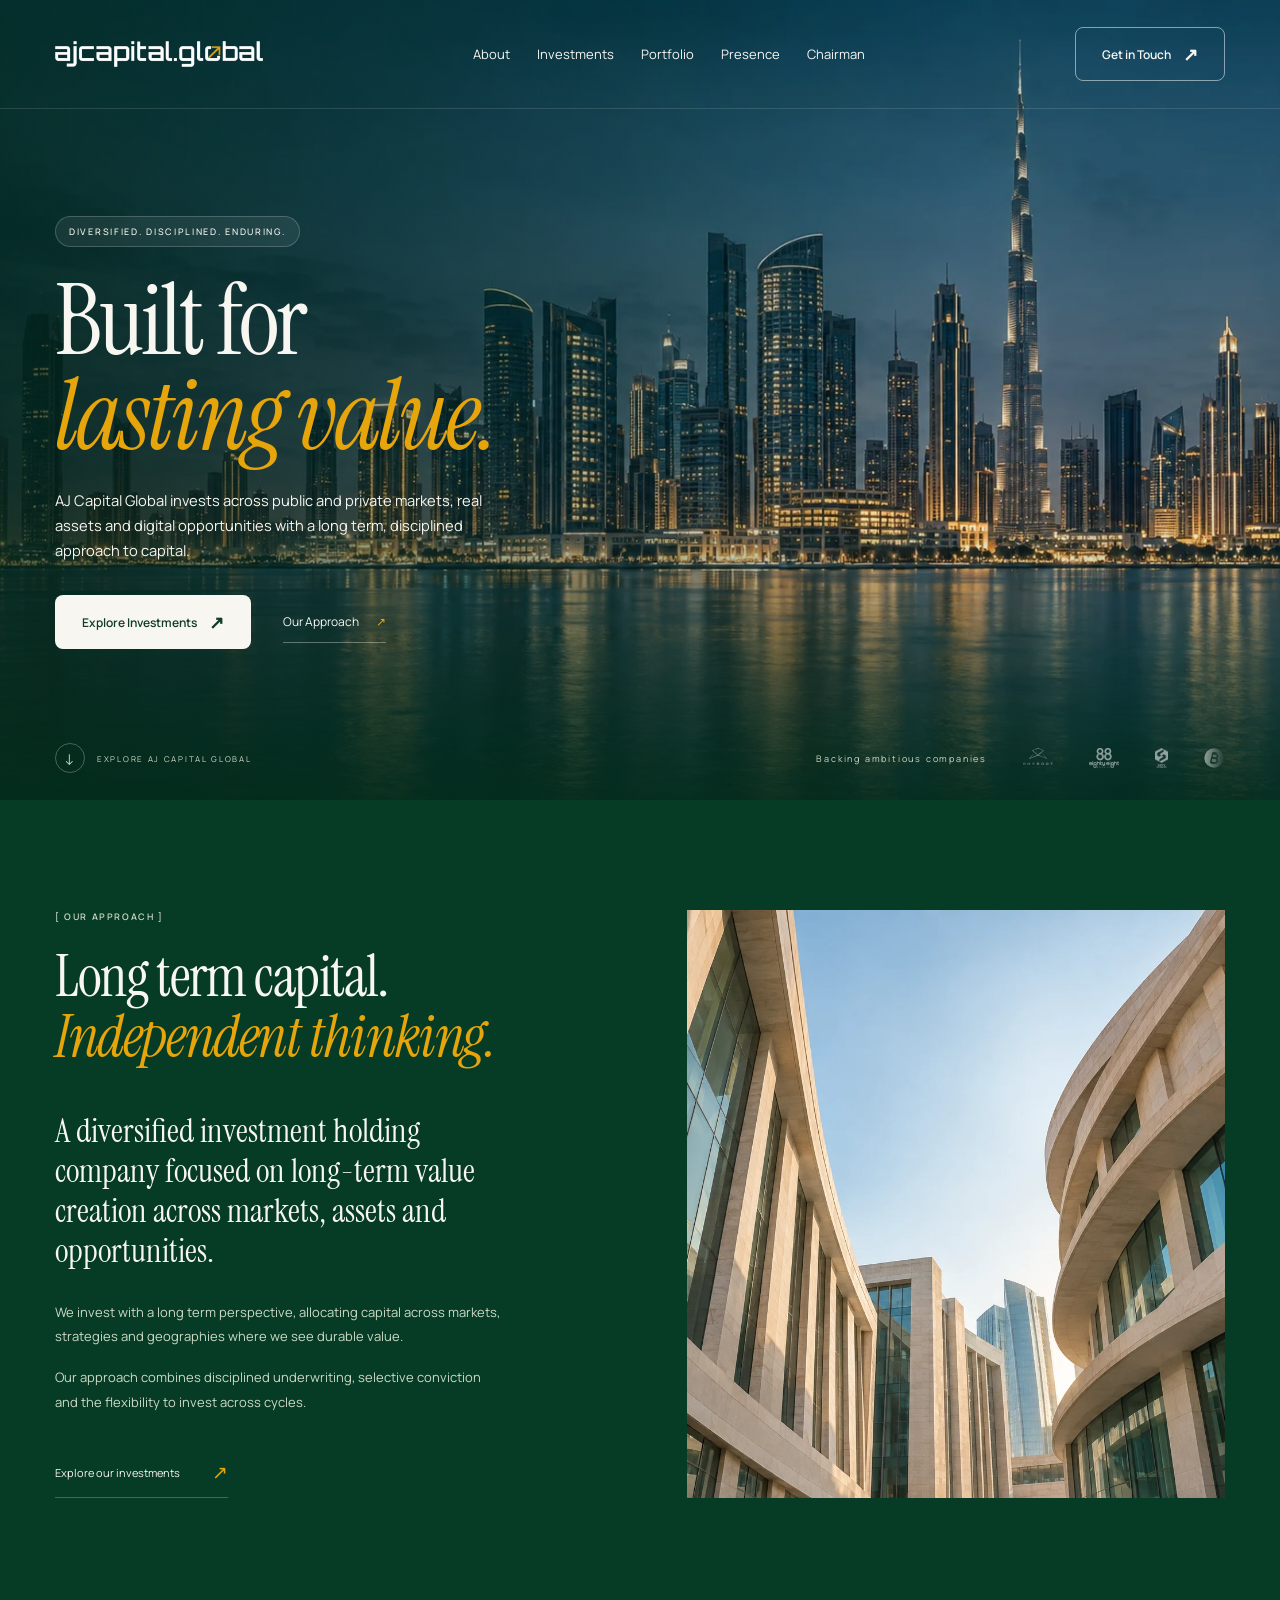
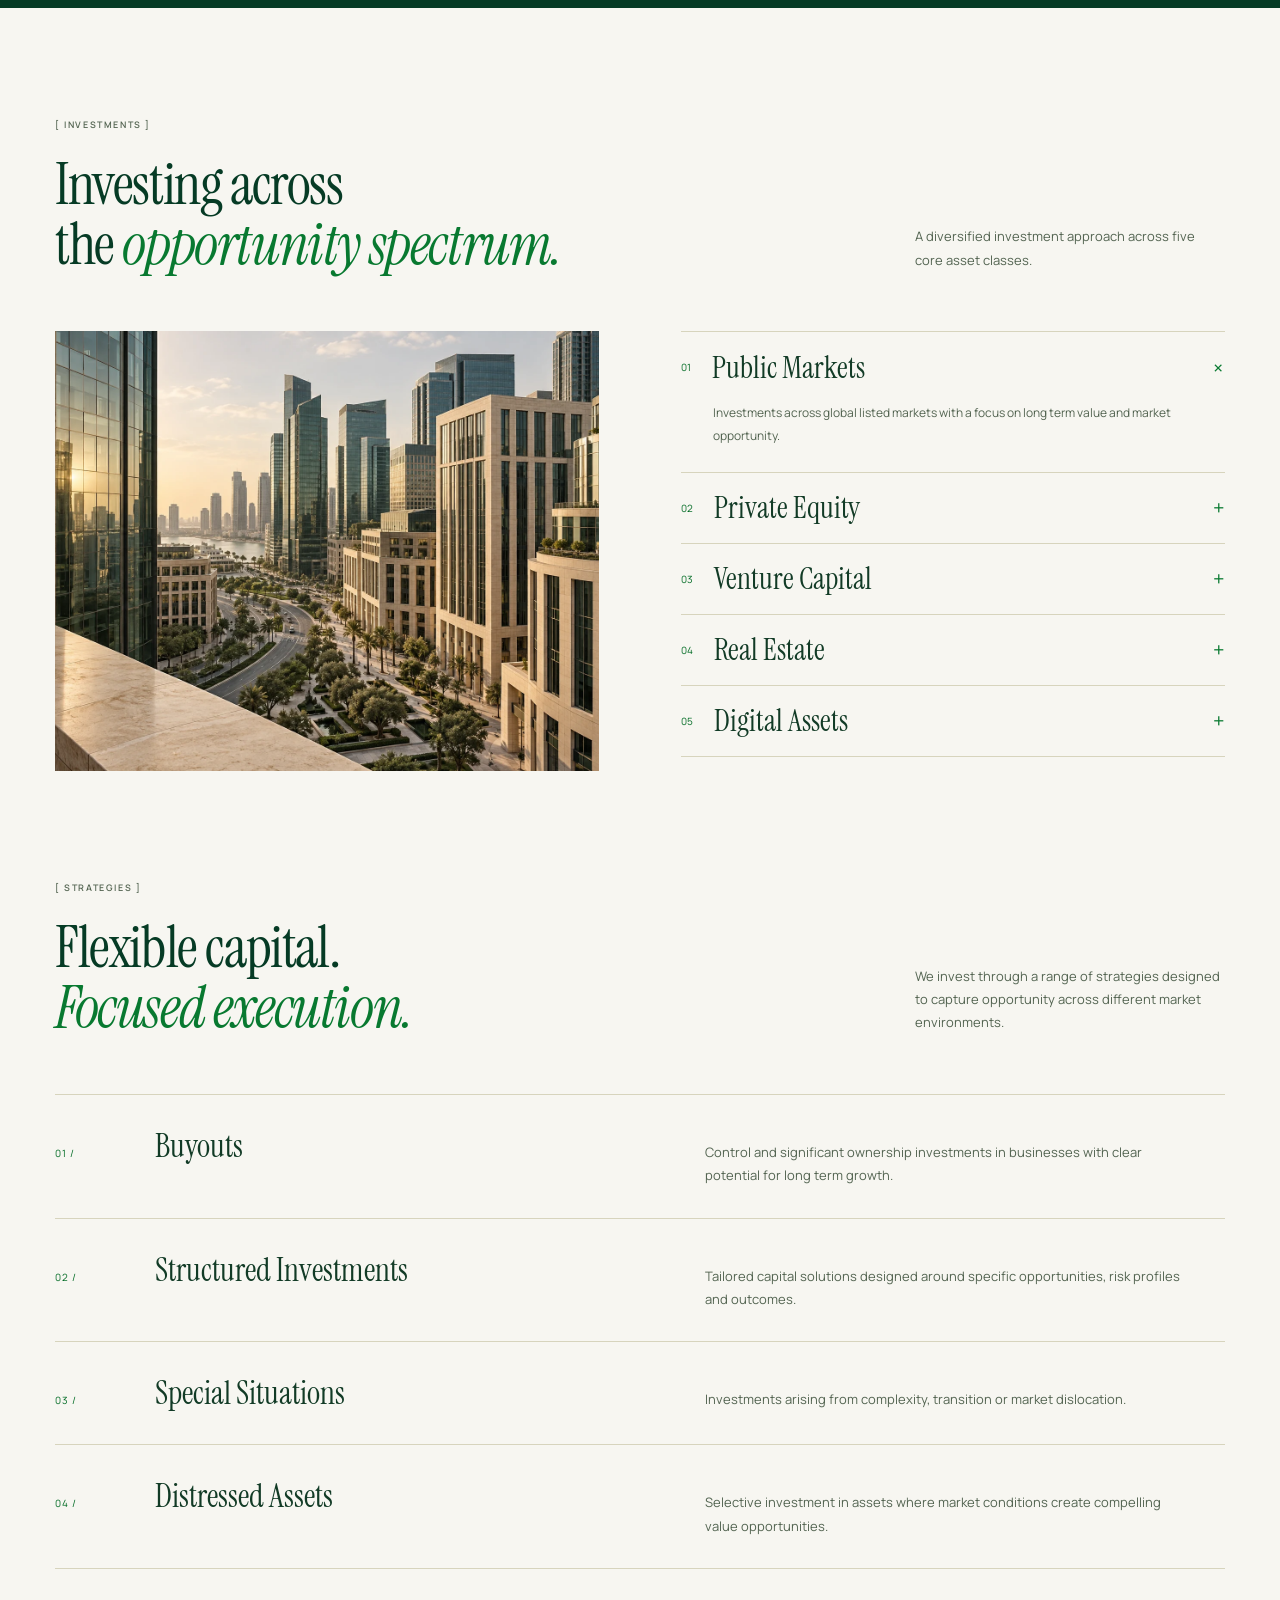
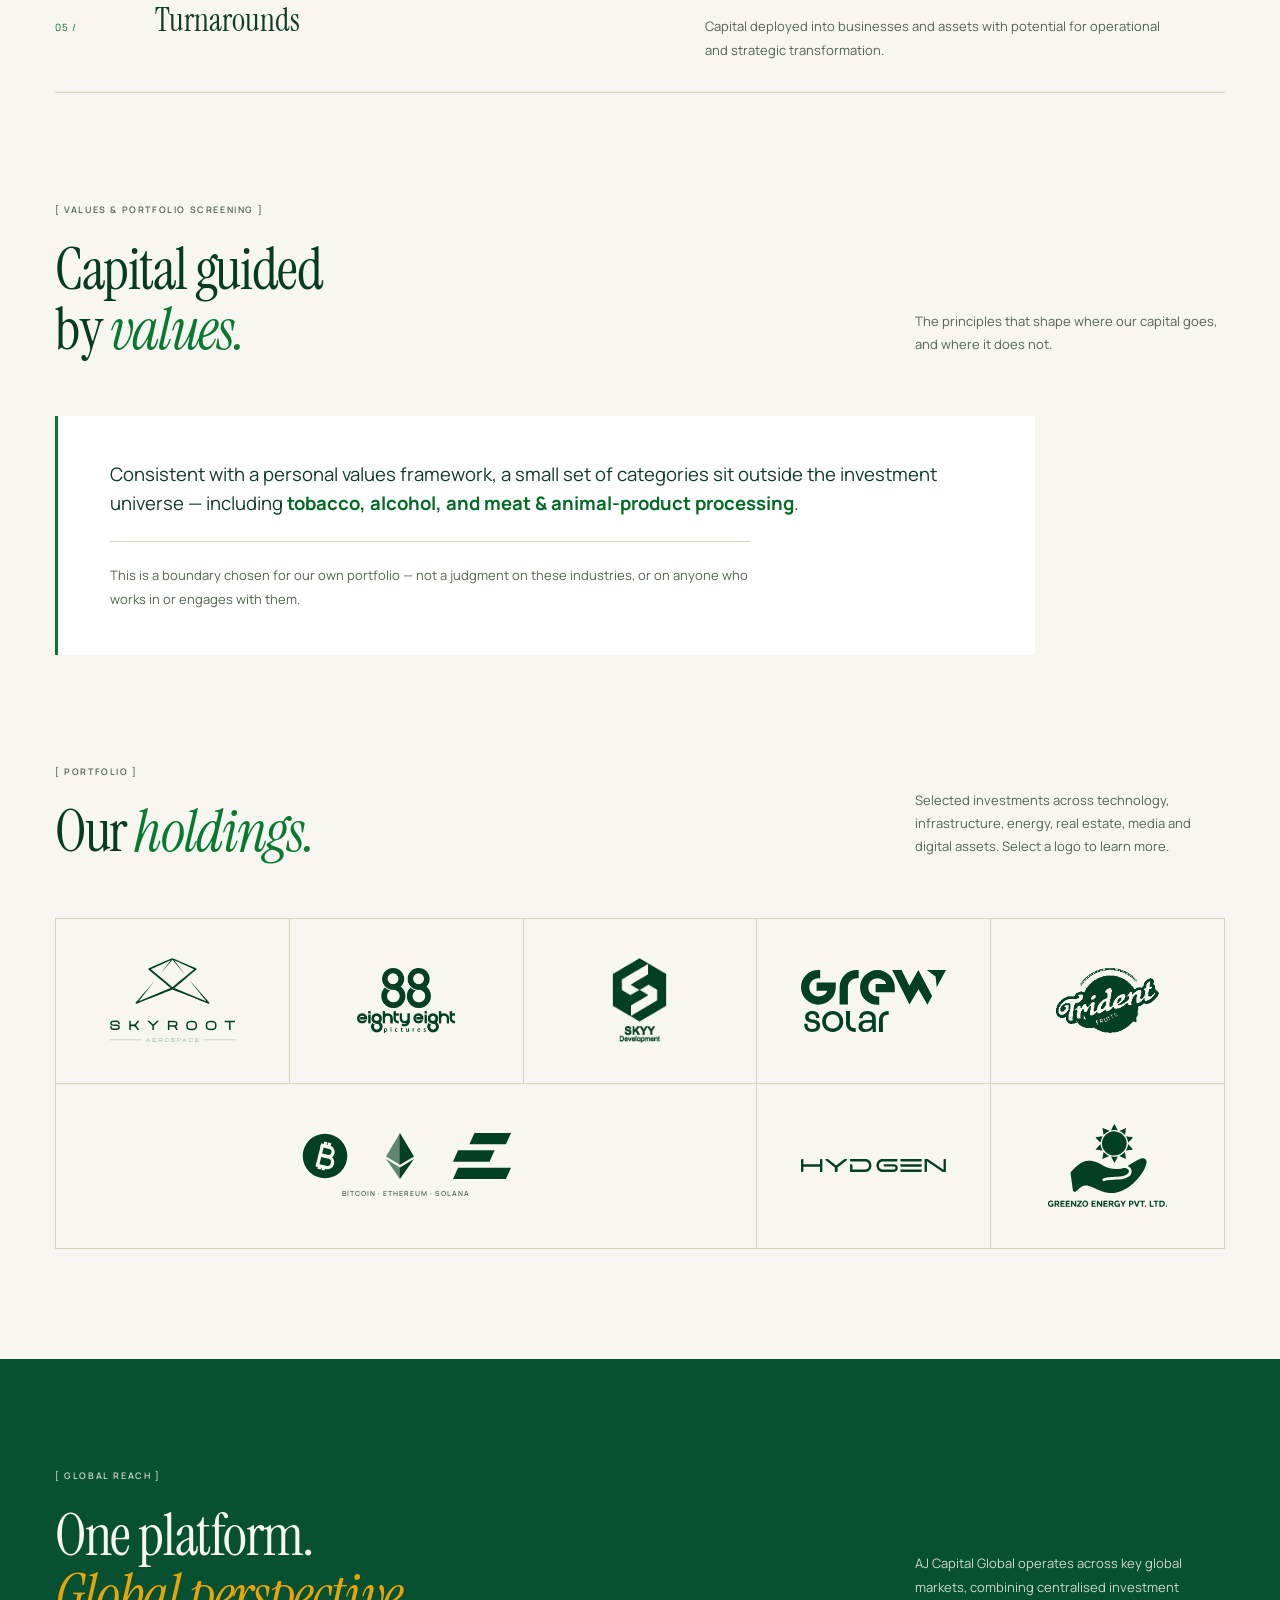
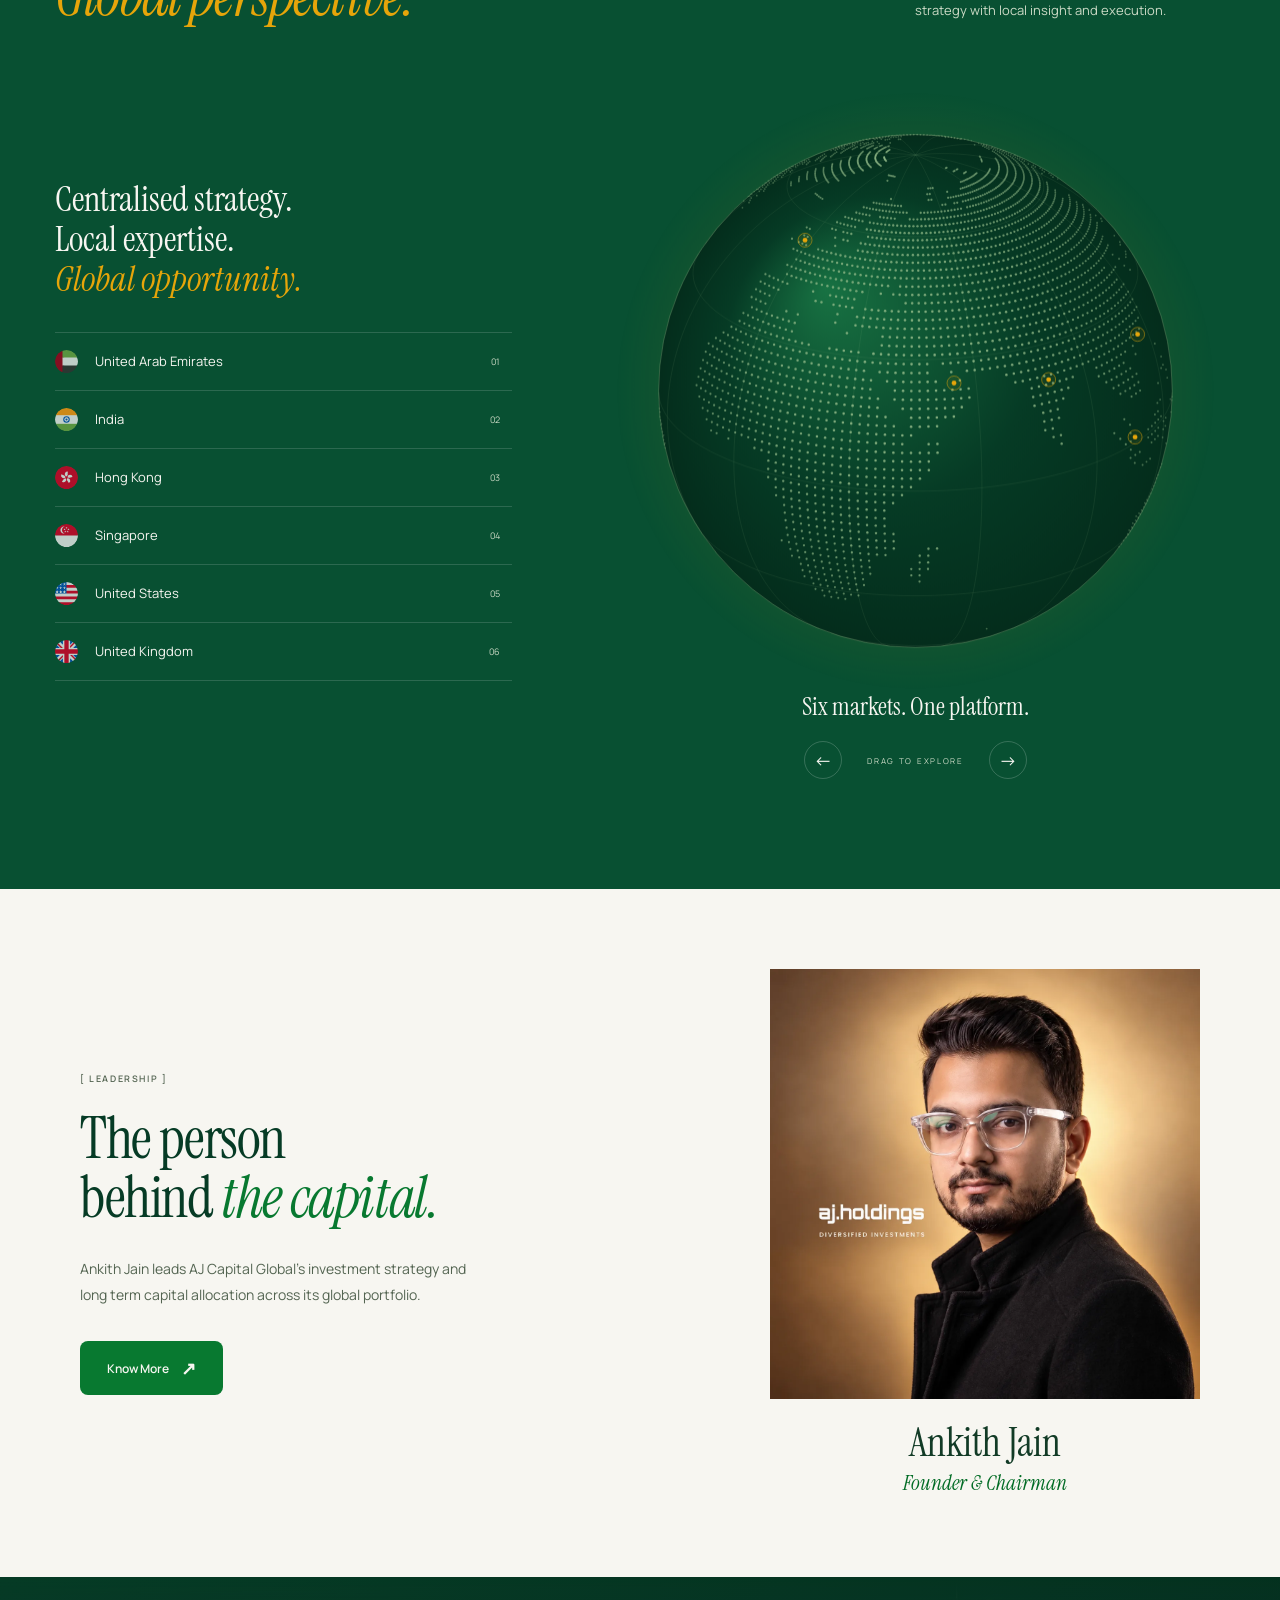
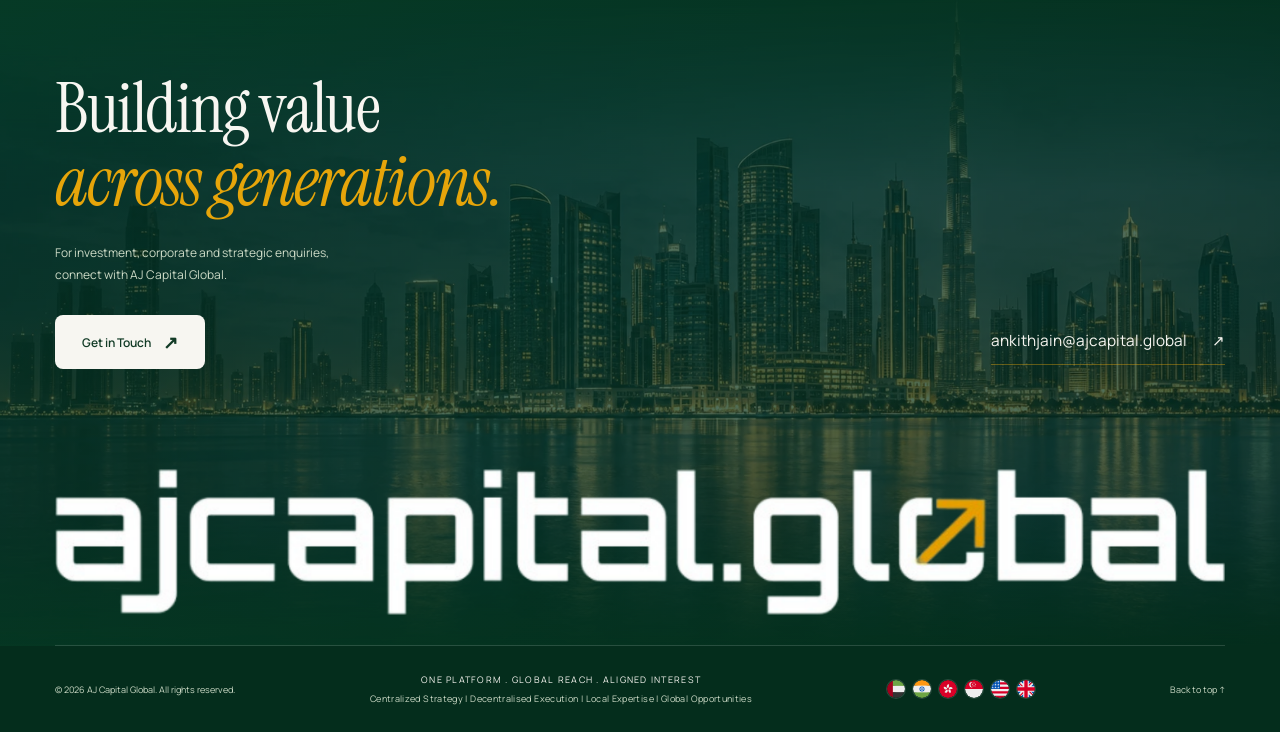
==== ajcapital/index.html @ 6260e52a "Add ajcapital.global rebrand preview at /ajcapital/ (noindex) Copy of the live site with AJ Holdings" ====
<!doctype html>
<html lang="en">
  <head>
    <meta charset="UTF-8" />
    <meta name="viewport" content="width=device-width, initial-scale=1" />
    <title>AJ Capital Global | Global Investment Holding Company</title>
    <meta
      name="description"
      content="AJ Capital Global is a diversified global investment holding company focused on long-term value creation across markets, assets and opportunities."
    />
    <meta
      name="robots"
      content="noindex, nofollow"
    />
    <link rel="canonical" href="https://ajcapital.global/" />
    <meta name="theme-color" content="#063b25" />
    <meta property="og:type" content="website" />
    <meta property="og:site_name" content="AJ Capital Global" />
    <meta property="og:title" content="AJ Capital Global | Built for Lasting Value" />
    <meta
      property="og:description"
      content="A diversified global investment holding company focused on long-term value creation across markets, assets and opportunities."
    />
    <meta property="og:url" content="https://ajcapital.global/" />
    <meta property="og:image" content="https://aj.holdings/aj-holdings-og.jpg" />
    <meta property="og:image:width" content="1200" />
    <meta property="og:image:height" content="630" />
    <meta property="og:image:alt" content="AJ Capital Global — Built for lasting value" />
    <meta name="twitter:card" content="summary_large_image" />
    <meta name="twitter:title" content="AJ Capital Global | Built for Lasting Value" />
    <meta
      name="twitter:description"
      content="A diversified global investment holding company focused on long-term value creation."
    />
    <meta name="twitter:image" content="https://aj.holdings/aj-holdings-og.jpg" />
    <link rel="icon" href="favicon.png" type="image/png" />
    <link
      rel="preload"
      as="image"
      href="assets/waterfront.webp"
      fetchpriority="high"
    />
    <link rel="stylesheet" href="assets/fonts.css" />
    <link rel="stylesheet" href="style.css" />
    <script src="js/main.js" defer></script>
    <script src="assets/globe-land.js" defer></script>
    <script src="js/globe.js" defer></script>
  </head>
  <body>
    <a class="skip" href="#about">Skip to content</a>
    <header class="masthead" id="masthead">
      <a class="wordmark" href="#home" aria-label="AJ Capital Global home"
        ><img class="logo-img" src="assets/ajcapital-logo.png" alt="ajcapital.global" width="1531" height="191" /></a
      >
      <nav class="desktop-nav" aria-label="Primary navigation">
        <a href="#about">About</a><a href="#investments">Investments</a
        ><a href="#portfolio">Portfolio</a><a href="#global">Presence</a
        ><a href="#leadership">Chairman</a>
      </nav>
      <a class="button button-outline nav-contact" href="#contact"
        >Get in Touch <span aria-hidden="true">↗</span></a
      >
      <button
        class="menu-toggle"
        aria-expanded="false"
        aria-controls="mobile-nav"
        aria-label="Open navigation"
      >
        <span></span><span></span>
      </button>
    </header>
    <nav
      class="mobile-nav"
      id="mobile-nav"
      aria-label="Mobile navigation"
      hidden
    >
      <a href="#about">About</a><a href="#investments">Investments</a
      ><a href="#strategies">Strategies</a><a href="#portfolio">Portfolio</a
      ><a href="#global">Presence</a><a href="#leadership">Chairman</a
      ><a href="#contact">Contact ↗</a>
    </nav>
    <main>
      <section class="hero" id="home" aria-labelledby="hero-title">
        <video
          class="hero-image"
          poster="assets/waterfront.webp"
          width="1920"
          height="1080"
          autoplay
          muted
          loop
          playsinline
          preload="auto"
          aria-hidden="true"
        >
          <source src="assets/waterfront.mp4" type="video/mp4" />
        </video>
        <div class="hero-shade"></div>
        <div class="hero-content">
          <p class="pill">Diversified. Disciplined. Enduring.</p>
          <h1 id="hero-title">Built for<br /><em>lasting value.</em></h1>
          <p class="hero-description">
            AJ Capital Global invests across public and private markets, real assets
            and digital opportunities with a long term, disciplined approach to
            capital.
          </p>
          <div class="hero-actions">
            <a class="button button-light" href="#investments"
              >Explore Investments <span aria-hidden="true">↗</span></a
            ><a class="hero-secondary" href="#about"
              >Our Approach <span aria-hidden="true">↗</span></a
            >
          </div>
        </div>
        <div class="hero-bottom">
          <a href="#about" class="scroll-link"
            ><span aria-hidden="true">↓</span> EXPLORE AJ CAPITAL GLOBAL</a
          >
          <div class="hero-ticker">
            <span class="tiny">Backing ambitious companies</span>
            <div class="hero-ticker-viewport">
              <div class="hero-ticker-track">
                <div class="hero-ticker-item">
                  <img src="portfolio/web/skyroot.svg" alt="Skyroot" width="90" height="32" loading="lazy" />
                </div>
                <div class="hero-ticker-item">
                  <img src="portfolio/web/88eightyeight.png" alt="88 Eighty Eight Pictures" width="90" height="32" loading="lazy" />
                </div>
                <div class="hero-ticker-item">
                  <img src="portfolio/web/skyy-development.png" alt="Skyy Development" width="90" height="32" loading="lazy" />
                </div>
                <div class="hero-ticker-item hero-ticker-coin">
                  <img src="portfolio/web/bitcoin.svg" alt="Bitcoin" width="32" height="32" loading="lazy" />
                </div>
                <div class="hero-ticker-item hero-ticker-coin">
                  <img src="portfolio/web/ethereum.svg" alt="Ethereum" width="20" height="32" loading="lazy" />
                </div>
                <div class="hero-ticker-item hero-ticker-coin">
                  <img src="portfolio/web/solana.svg" alt="Solana" width="40" height="32" loading="lazy" />
                </div>
                <div class="hero-ticker-item">
                  <img src="portfolio/web/grew-solar.svg" alt="Grew Solar" width="90" height="32" loading="lazy" />
                </div>
                <div class="hero-ticker-item">
                  <img src="portfolio/web/trident.png" alt="Trident Fruits" width="90" height="32" loading="lazy" />
                </div>
                <div class="hero-ticker-item">
                  <img src="portfolio/web/hydgen.svg" alt="Hydgen" width="90" height="32" loading="lazy" />
                </div>
                <div class="hero-ticker-item">
                  <img src="portfolio/greenzo-energy.svg" alt="Greenzo Energy" width="90" height="32" loading="lazy" />
                </div>
                <div class="hero-ticker-item" aria-hidden="true">
                  <img src="portfolio/web/skyroot.svg" alt="" width="90" height="32" loading="lazy" />
                </div>
                <div class="hero-ticker-item" aria-hidden="true">
                  <img src="portfolio/web/88eightyeight.png" alt="" width="90" height="32" loading="lazy" />
                </div>
                <div class="hero-ticker-item" aria-hidden="true">
                  <img src="portfolio/web/skyy-development.png" alt="" width="90" height="32" loading="lazy" />
                </div>
                <div class="hero-ticker-item hero-ticker-coin" aria-hidden="true">
                  <img src="portfolio/web/bitcoin.svg" alt="" width="32" height="32" loading="lazy" />
                </div>
                <div class="hero-ticker-item hero-ticker-coin" aria-hidden="true">
                  <img src="portfolio/web/ethereum.svg" alt="" width="20" height="32" loading="lazy" />
                </div>
                <div class="hero-ticker-item hero-ticker-coin" aria-hidden="true">
                  <img src="portfolio/web/solana.svg" alt="" width="40" height="32" loading="lazy" />
                </div>
                <div class="hero-ticker-item" aria-hidden="true">
                  <img src="portfolio/web/grew-solar.svg" alt="" width="90" height="32" loading="lazy" />
                </div>
                <div class="hero-ticker-item" aria-hidden="true">
                  <img src="portfolio/web/trident.png" alt="" width="90" height="32" loading="lazy" />
                </div>
                <div class="hero-ticker-item" aria-hidden="true">
                  <img src="portfolio/web/hydgen.svg" alt="" width="90" height="32" loading="lazy" />
                </div>
                <div class="hero-ticker-item" aria-hidden="true">
                  <img src="portfolio/greenzo-energy.svg" alt="" width="90" height="32" loading="lazy" />
                </div>
              </div>
            </div>
          </div>
        </div>
      </section>
      <section
        class="section about dark"
        id="about"
        aria-labelledby="about-title"
      >
        <div class="section-heading reveal">
          <div>
            <p class="eyebrow">[ OUR APPROACH ]</p>
            <h2 id="about-title">
              Long term capital.<br /><em>Independent thinking.</em>
            </h2>
          </div>
        </div>
        <div class="about-grid">
          <div class="about-copy reveal">
            <p class="positioning">
              A diversified investment holding company focused on long-term value
              creation across markets, assets and opportunities.
            </p>
            <p>
              We invest with a long term perspective, allocating capital across
              markets, strategies and geographies where we see durable value.
            </p>
            <p>
              Our approach combines disciplined underwriting, selective
              conviction and the flexibility to invest across cycles.
            </p>
            <a class="text-link" href="#investments"
              >Explore our investments <span aria-hidden="true">↗</span></a
            >
          </div>
          <figure class="about-image reveal">
            <img
              src="assets/architecture.webp"
              alt="Curved limestone and glass facades framing an open sky"
              width="1536"
              height="1024"
              loading="lazy"
            />
          </figure>
        </div>
      </section>
      <section
        class="section investments"
        id="investments"
        aria-labelledby="investments-title"
      >
        <div class="section-heading reveal">
          <div>
            <p class="eyebrow">[ INVESTMENTS ]</p>
            <h2 id="investments-title">
              Investing across<br />the <em>opportunity spectrum.</em>
            </h2>
          </div>
          <p class="heading-copy">
            A diversified investment approach across five core asset classes.
          </p>
        </div>
        <div class="capital-grid">
          <figure class="capital-image reveal">
            <img
              src="assets/investments-district.webp"
              alt="Contemporary financial district with green glass towers and limestone buildings in warm afternoon light"
              width="1536"
              height="1024"
              loading="lazy"
            />
          </figure>
          <div class="asset-list reveal">
            <details name="asset-class" open>
              <summary>
                <span>01</span>Public Markets<i aria-hidden="true">+</i>
              </summary>
              <p>
                Investments across global listed markets with a focus on long
                term value and market opportunity.
              </p>
            </details>
            <details name="asset-class">
              <summary>
                <span>02</span>Private Equity<i aria-hidden="true">+</i>
              </summary>
              <p>
                Direct and strategic investments in established businesses with
                potential for long term value creation.
              </p>
            </details>
            <details name="asset-class">
              <summary>
                <span>03</span>Venture Capital<i aria-hidden="true">+</i>
              </summary>
              <p>
                Backing emerging businesses and technologies with the potential
                to shape future markets.
              </p>
            </details>
            <details name="asset-class">
              <summary>
                <span>04</span>Real Estate<i aria-hidden="true">+</i>
              </summary>
              <p>
                Selective investments across real estate assets and development
                opportunities.
              </p>
            </details>
            <details name="asset-class">
              <summary>
                <span>05</span>Digital Assets<i aria-hidden="true">+</i>
              </summary>
              <p>
                Strategic exposure to digital assets and the evolving digital
                economy.
              </p>
            </details>
          </div>
        </div>
      </section>
      <section
        class="section strategies"
        id="strategies"
        aria-labelledby="strategies-title"
      >
        <div class="section-heading reveal">
          <div>
            <p class="eyebrow">[ STRATEGIES ]</p>
            <h2 id="strategies-title">
              Flexible capital.<br /><em>Focused execution.</em>
            </h2>
          </div>
          <p class="heading-copy">
            We invest through a range of strategies designed to capture
            opportunity across different market environments.
          </p>
        </div>
        <div class="strategy-list">
          <article class="strategy reveal">
            <span class="index">01 /</span>
            <h3>Buyouts</h3>
            <p>
              Control and significant ownership investments in businesses with
              clear potential for long term growth.
            </p>
          </article>
          <article class="strategy reveal">
            <span class="index">02 /</span>
            <h3>Structured Investments</h3>
            <p>
              Tailored capital solutions designed around specific opportunities,
              risk profiles and outcomes.
            </p>
          </article>
          <article class="strategy reveal">
            <span class="index">03 /</span>
            <h3>Special Situations</h3>
            <p>
              Investments arising from complexity, transition or market
              dislocation.
            </p>
          </article>
          <article class="strategy reveal">
            <span class="index">04 /</span>
            <h3>Distressed Assets</h3>
            <p>
              Selective investment in assets where market conditions create
              compelling value opportunities.
            </p>
          </article>
          <article class="strategy reveal">
            <span class="index">05 /</span>
            <h3>Turnarounds</h3>
            <p>
              Capital deployed into businesses and assets with potential for
              operational and strategic transformation.
            </p>
          </article>
        </div>
      </section>
      <section
        class="section screening"
        id="screening"
        aria-labelledby="screening-title"
      >
        <div class="section-heading reveal">
          <div>
            <p class="eyebrow">[ VALUES &amp; PORTFOLIO SCREENING ]</p>
            <h2 id="screening-title">
              Capital guided<br />by <em>values.</em>
            </h2>
          </div>
          <p class="heading-copy">
            The principles that shape where our capital goes, and where it
            does not.
          </p>
        </div>
        <div class="screening-card reveal">
          <p class="screening-lead">
            Consistent with a personal values framework, a small set of
            categories sit outside the investment universe — including
            <strong
              >tobacco, alcohol, and meat &amp;
              animal-product processing</strong
            >.
          </p>
          <p class="screening-note">
            This is a boundary chosen for our own portfolio — not a judgment on
            these industries, or on anyone who works in or engages with them.
          </p>
        </div>
      </section>
      <section
        class="section portfolio"
        id="portfolio"
        aria-labelledby="portfolio-title"
      >
        <div class="section-heading reveal">
          <div>
            <p class="eyebrow">[ PORTFOLIO ]</p>
            <h2 id="portfolio-title">Our <em>holdings.</em></h2>
          </div>
          <p class="heading-copy">
            Selected investments across technology, infrastructure, energy, real
            estate, media and digital assets. Select a logo to learn more.
          </p>
        </div>
        <div class="portfolio-wall reveal">
          <div>
            <button
              type="button"
              class="portfolio-logo"
              aria-expanded="false"
              aria-controls="co-skyroot"
            >
              <img
                src="portfolio/web/skyroot.svg"
                alt="Skyroot" class="logo-lg"
                width="125"
                height="55"
                loading="lazy"
              />
            </button>
            <p class="portfolio-note" id="co-skyroot" hidden>
              <strong>Skyroot Aerospace</strong>Private space launch company building rockets to make access to space affordable and routine.
            </p>
          </div>
          <div>
            <button
              type="button"
              class="portfolio-logo"
              aria-expanded="false"
              aria-controls="co-eighty-eight"
            >
              <img
                src="portfolio/web/88eightyeight.png"
                alt="88 Eighty Eight Pictures"
                width="125"
                height="55"
                loading="lazy"
              />
            </button>
            <p class="portfolio-note" id="co-eighty-eight" hidden>
              <strong>88 Eighty Eight Pictures</strong>Media and advertising company.
            </p>
          </div>
          <div>
            <button
              type="button"
              class="portfolio-logo"
              aria-expanded="false"
              aria-controls="co-skyy"
            >
              <img
                src="portfolio/web/skyy-development.png"
                alt="Skyy Development" class="logo-lg"
                width="125"
                height="55"
                loading="lazy"
              />
            </button>
            <p class="portfolio-note" id="co-skyy" hidden>
              <strong>Skyy Development</strong>Real estate developer delivering residential and commercial projects.
            </p>
          </div>
          <div class="portfolio-wide">
            <button
              type="button"
              class="portfolio-logo"
              aria-expanded="false"
              aria-controls="co-digital-assets"
            >
              <span class="portfolio-trio">
                <img
                  src="portfolio/web/bitcoin.svg"
                  alt="Bitcoin"
                  width="48"
                  height="48"
                  loading="lazy"
                /><img
                  src="portfolio/web/ethereum.svg"
                  alt="Ethereum"
                  width="30"
                  height="48"
                  loading="lazy"
                /><img
                  src="portfolio/web/solana.svg"
                  alt="Solana"
                  width="60"
                  height="48"
                  loading="lazy"
                />
              </span>
              <span class="portfolio-name" aria-hidden="true">Bitcoin · Ethereum · Solana</span>
            </button>
            <p class="portfolio-note" id="co-digital-assets" hidden>
              <strong>Digital Assets</strong>Strategic exposure to leading digital assets: Bitcoin, Ethereum and Solana.
            </p>
          </div>
          <div>
            <button
              type="button"
              class="portfolio-logo"
              aria-expanded="false"
              aria-controls="co-grew-solar"
            >
              <img
                src="portfolio/web/grew-solar.svg"
                alt="Grew Solar"
                width="125"
                height="55"
                loading="lazy"
              />
            </button>
            <p class="portfolio-note" id="co-grew-solar" hidden>
              <strong>Grew Solar</strong>Solar module and cell manufacturer supporting India's clean energy transition.
            </p>
          </div>
          <div>
            <button
              type="button"
              class="portfolio-logo"
              aria-expanded="false"
              aria-controls="co-trident"
            >
              <img
                src="portfolio/web/trident.png"
                alt="Trident Fruits"
                width="125"
                height="55"
                loading="lazy"
              />
            </button>
            <p class="portfolio-note" id="co-trident" hidden>
              <strong>Trident Fruits</strong>Fresh produce business sourcing and supplying quality fruit to growing markets.
            </p>
          </div>
          <div>
            <button
              type="button"
              class="portfolio-logo"
              aria-expanded="false"
              aria-controls="co-hydgen"
            >
              <img
                src="portfolio/web/hydgen.svg"
                alt="Hydgen"
                width="125"
                height="55"
                loading="lazy"
              />
            </button>
            <p class="portfolio-note" id="co-hydgen" hidden>
              <strong>Hydgen</strong>Hydrogen technology company developing electrolysers for clean hydrogen production.
            </p>
          </div>
          <div>
            <button
              type="button"
              class="portfolio-logo"
              aria-expanded="false"
              aria-controls="co-greenzo"
            >
              <img
                src="portfolio/greenzo-energy.svg"
                alt="Greenzo Energy" class="logo-lg"
                width="125"
                height="55"
                loading="lazy"
              />
            </button>
            <p class="portfolio-note" id="co-greenzo" hidden>
              <strong>Greenzo Energy</strong>Green hydrogen company manufacturing electrolysers and clean energy solutions.
            </p>
          </div>
        </div>
      </section>
      <section
        class="section global dark"
        id="global"
        aria-labelledby="global-title"
      >
        <div class="section-heading reveal">
          <div>
            <p class="eyebrow">[ GLOBAL REACH ]</p>
            <h2 id="global-title">
              One platform.<br /><em>Global perspective.</em>
            </h2>
          </div>
          <p class="heading-copy">
            AJ Capital Global operates across key global markets, combining
            centralised investment strategy with local insight and execution.
          </p>
        </div>
        <div class="global-grid">
          <div class="global-markets reveal">
            <p class="global-statement">
              Centralised strategy.<br />Local expertise.<br /><em
                >Global opportunity.</em
              >
            </p>
            <div class="locations" aria-label="Global markets">
              <button type="button" data-market="ae" disabled>
                <img src="flags/ae.svg" alt="" width="24" height="24" /><span
                  >United Arab Emirates</span
                ><small>01</small>
              </button>
              <button type="button" data-market="in" disabled>
                <img src="flags/in.svg" alt="" width="24" height="24" /><span
                  >India</span
                ><small>02</small>
              </button>
              <button type="button" data-market="hk" disabled>
                <img src="flags/hk.svg" alt="" width="24" height="24" /><span
                  >Hong Kong</span
                ><small>03</small>
              </button>
              <button type="button" data-market="sg" disabled>
                <img src="flags/sg.svg" alt="" width="24" height="24" /><span
                  >Singapore</span
                ><small>04</small>
              </button>
              <button type="button" data-market="us" disabled>
                <img src="flags/us.svg" alt="" width="24" height="24" /><span
                  >United States</span
                ><small>05</small>
              </button>
              <button type="button" data-market="gb" disabled>
                <img src="flags/gb.svg" alt="" width="24" height="24" /><span
                  >United Kingdom</span
                ><small>06</small>
              </button>
            </div>
          </div>
          <figure class="globe-figure reveal">
            <div class="globe-stage">
              <canvas
                id="globe"
                width="640"
                height="640"
                role="img"
                aria-label="Globe showing AJ Capital Global’s six markets. Select a country from the list to locate it."
              ></canvas>
              <div class="globe-fallback" aria-hidden="true">
                <span></span><span></span><span></span>
              </div>
            </div>
            <figcaption>
              <p id="globe-selection" aria-live="polite">
                Six markets. One platform.
              </p>
              <div class="globe-controls" hidden>
                <button
                  type="button"
                  id="globe-left"
                  aria-label="Rotate globe west"
                >
                  ←</button
                ><span>DRAG TO EXPLORE</span
                ><button
                  type="button"
                  id="globe-right"
                  aria-label="Rotate globe east"
                >
                  →
                </button>
              </div>
            </figcaption>
          </figure>
        </div>
      </section>
      <section
        class="section founder-section"
        id="leadership"
        aria-labelledby="leadership-title"
      >
        <div class="section-heading reveal">
          <div>
            <p class="eyebrow">[ LEADERSHIP ]</p>
            <h2 id="leadership-title">
              The person<br />behind <em>the capital.</em>
            </h2>
          </div>
          <p class="heading-copy">
            Ankith Jain leads AJ Capital Global's investment strategy and long term
            capital allocation across its global portfolio.
          </p>
          <a
            class="button button-brand founder-link"
            href="https://ankithjain.com"
            target="_blank"
            rel="noopener"
            >Know More <span aria-hidden="true">↗</span></a
          >
        </div>
        <figure class="founder-card reveal">
          <img
            src="assets/founder.webp"
            alt="Ankith Jain, Founder and Chairman of AJ Capital Global"
            width="1200"
            height="1200"
            loading="lazy"
            decoding="async"
          />
          <figcaption>
            <h3>Ankith Jain</h3>
            <p>Founder &amp; Chairman</p>
          </figcaption>
        </figure>
      </section>
      <section
        class="leadership-contact dark"
        id="contact"
        aria-labelledby="contact-title"
      >
        <div class="contact-top reveal">
          <div>
            <h2 id="contact-title">
              Building value<br /><em>across generations.</em>
            </h2>
            <p>
              For investment, corporate and strategic enquiries,<br
                class="desktop-break"
              />
              connect with AJ Capital Global.
            </p>
            <a class="button button-light" href="mailto:ankithjain@ajcapital.global"
              >Get in Touch <span aria-hidden="true">↗</span></a
            >
          </div>
          <a class="contact-email" href="mailto:ankithjain@ajcapital.global"
            >ankithjain@ajcapital.global <span aria-hidden="true">↗</span></a
          >
        </div>
        <a
          href="#home"
          class="footer-wordmark"
          aria-label="AJ Capital Global back to top"
          ><img class="logo-img" src="assets/ajcapital-logo.png" alt="ajcapital.global" width="1531" height="191" /></a
        >
      </section>
    </main>
    <footer class="footer dark">
      <span
        >© <span id="year">2026</span> AJ Capital Global. All rights reserved.</span
      >
      <div class="footer-taglines">
        <p>ONE PLATFORM . GLOBAL REACH . ALIGNED INTEREST</p>
        <p class="footer-sub">
          Centralized Strategy | Decentralised Execution | Local Expertise |
          Global Opportunities
        </p>
      </div>
      <ul class="footer-flags" aria-label="Markets">
        <li><img src="flags/ae.svg" alt="United Arab Emirates" title="United Arab Emirates" width="18" height="18" /></li>
        <li><img src="flags/in.svg" alt="India" title="India" width="18" height="18" /></li>
        <li><img src="flags/hk.svg" alt="Hong Kong" title="Hong Kong" width="18" height="18" /></li>
        <li><img src="flags/sg.svg" alt="Singapore" title="Singapore" width="18" height="18" /></li>
        <li><img src="flags/us.svg" alt="United States" title="United States" width="18" height="18" /></li>
        <li><img src="flags/gb.svg" alt="United Kingdom" title="United Kingdom" width="18" height="18" /></li>
      </ul>
      <a href="#home">Back to top ↑</a>
    </footer>
  </body>
</html>
---- ajcapital/assets/fonts.css ----
﻿@font-face {
  font-family: "Instrument Serif";
  font-style: italic;
  font-weight: 400;
  font-display: swap;
  src: url(aj-font-0.ttf) format("truetype");
}
@font-face {
  font-family: "Orbitron";
  font-style: normal;
  font-weight: 500;
  font-display: swap;
  src: url("../fonts/Orbitron Medium.ttf") format("truetype");
}
@font-face {
  font-family: "Instrument Serif";
  font-style: normal;
  font-weight: 400;
  font-display: swap;
  src: url(aj-font-1.ttf) format("truetype");
}
@font-face {
  font-family: "Manrope";
  font-style: normal;
  font-weight: 400;
  font-display: swap;
  src: url(aj-font-2.ttf) format("truetype");
}
@font-face {
  font-family: "Manrope";
  font-style: normal;
  font-weight: 500;
  font-display: swap;
  src: url(aj-font-3.ttf) format("truetype");
}
@font-face {
  font-family: "Manrope";
  font-style: normal;
  font-weight: 600;
  font-display: swap;
  src: url(aj-font-4.ttf) format("truetype");
}
@font-face {
  font-family: "Manrope";
  font-style: normal;
  font-weight: 700;
  font-display: swap;
  src: url(aj-font-5.ttf) format("truetype");
}
---- ajcapital/style.css ----
:root {
  --brand-green: #087930;
  --green-text: #006b24;
  --brand-yellow: #e6a50a;
  --paper: #f7f6f1;
  --forest: #063b25;
  --forest-deep: #042d1c;
  --forest-lift: #085032;
  --on-dark-muted: #ccdac6;
  --globe-land: #91b988;
  --ink: #123b26;
  --muted: #536451;
  --accent: var(--brand-green);
  --line: #d7d4bd;
  --dark: var(--forest);
  --serif: "Instrument Serif", Georgia, serif;
  --sans: "Manrope", Arial, sans-serif;
  --gutter: clamp(24px, 4.3vw, 80px);
}
* {
  box-sizing: border-box;
}
html {
  scroll-behavior: smooth;
  scroll-padding-top: 90px;
}
body {
  margin: 0;
  background: var(--paper);
  color: var(--ink);
  font-family: var(--sans);
  font-size: 14px;
  -webkit-font-smoothing: antialiased;
}
a {
  color: inherit;
  text-decoration: none;
}
button {
  font: inherit;
}
img {
  display: block;
  max-width: 100%;
}
p,
h1,
h2,
h3,
figure {
  margin: 0;
}
a,
button,
summary {
  -webkit-tap-highlight-color: transparent;
}
::selection {
  background: var(--brand-yellow);
  color: var(--forest-deep);
}
:focus-visible {
  outline: 2px solid var(--brand-green);
  outline-offset: 6px;
}
.skip {
  position: fixed;
  top: -80px;
  left: 20px;
  background: var(--paper);
  color: var(--forest-deep);
  padding: 15px;
  z-index: 100;
}
.skip:focus {
  top: 15px;
}
.dark {
  background: var(--dark);
  color: var(--paper);
}
/* Navigation */
.masthead {
  position: absolute;
  inset: 0 0 auto;
  z-index: 30;
  display: flex;
  justify-content: space-between;
  align-items: center;
  padding: 27px var(--gutter);
  color: var(--paper);
  border-bottom: 1px solid #ffffff20;
  transition: background 0.3s;
}
.wordmark {
  font-family: "Orbitron", var(--sans);
  font-weight: 500;
  font-size: 20px;
  display: flex;
  gap: 11px;
  align-items: center;
  line-height: 1;
}
.wordmark span {
  font-family: var(--sans);
  font-size: 11px;
  letter-spacing: 2.8px;
  border-left: 1px solid #ffffff70;
  padding: 9px 0 9px 12px;
}
.desktop-nav {
  display: flex;
  gap: 34px;
  font-size: 13px;
}
.desktop-nav a {
  padding: 10px 0;
  position: relative;
}
.desktop-nav a:after {
  content: "";
  position: absolute;
  bottom: 3px;
  left: 0;
  width: 0;
  height: 1px;
  background: currentColor;
  transition: width 0.3s;
}
.desktop-nav a:hover:after {
  width: 100%;
}
.button {
  display: inline-flex;
  gap: 12px;
  justify-content: center;
  align-items: center;
  min-height: 47px;
  padding: 14px 26px;
  font-size: 12px;
  font-weight: 600;
  border: 1px solid transparent;
  border-radius: 8px;
  transition:
    background 0.25s,
    color 0.25s,
    transform 0.25s;
}
.button:hover {
  transform: translateY(-2px);
}
.button span {
  font-size: 18px;
}
.button-outline {
  border-color: #ffffff80;
}
.button-outline:hover {
  background: var(--paper);
  color: var(--ink);
}
.button-light {
  background: var(--paper);
  color: var(--ink);
}
.button-light:hover {
  background: #ffffff;
}
.menu-toggle {
  display: none;
}
.mobile-nav[hidden] {
  display: none;
}
/* Waterfront opening */
.hero {
  position: relative;
  min-height: 760px;
  height: calc(100svh - 100px);
  max-height: 1120px;
  color: var(--paper);
  background: var(--forest-deep);
  overflow: hidden;
}
.hero-image,
.hero-shade {
  position: absolute;
  width: 100%;
  height: 100%;
  inset: 0;
  object-fit: cover;
}
.hero-image {
  object-position: center 53%;
}
.hero-shade {
  background:
    linear-gradient(90deg, #042d1c9c, transparent 75%),
    linear-gradient(0deg, #042d1ce0, transparent 36%, #063b2538);
}
.hero-content {
  position: relative;
  padding: clamp(195px, 24vh, 280px) var(--gutter) 120px;
  z-index: 1;
}
.pill {
  display: inline-block;
  border: 1px solid #ffffff32;
  border-radius: 30px;
  padding: 8px 13px;
  background: #ffffff12;
  backdrop-filter: blur(12px);
  font-size: 9px;
  letter-spacing: 1.7px;
  font-weight: 500;
}
h1,
h2,
h3 {
  font-family: var(--serif);
  font-weight: 400;
}
h1 {
  font-size: clamp(76px, 7.7vw, 128px);
  line-height: 0.96;
  letter-spacing: -3px;
  margin: 27px 0 25px;
}
em {
  font-weight: 400;
}
h1 em {
  color: var(--brand-yellow);
}
.hero-description {
  font-size: clamp(13px, 1.15vw, 17px);
  line-height: 1.7;
  color: var(--paper);
}
.hero-content .button {
  margin-top: 32px;
}
.hero-ticker {
  display: flex;
  align-items: center;
  gap: 18px;
}
.hero-ticker .tiny {
  white-space: nowrap;
}
.hero-ticker-viewport {
  width: 220px;
  overflow: hidden;
  -webkit-mask-image: linear-gradient(
    90deg,
    transparent,
    #000 10%,
    #000 90%,
    transparent
  );
  mask-image: linear-gradient(
    90deg,
    transparent,
    #000 10%,
    #000 90%,
    transparent
  );
}
.hero-ticker-track {
  display: flex;
  align-items: center;
  width: max-content;
  animation: hero-ticker-scroll 20s linear infinite;
}
.hero-ticker-viewport:hover .hero-ticker-track {
  animation-play-state: paused;
}
.hero-ticker-item {
  display: flex;
  flex-shrink: 0;
  align-items: center;
  padding: 0 18px;
}
.hero-ticker-item img {
  height: 20px;
  width: auto;
  max-width: 78px;
  object-fit: contain;
  filter: brightness(0) invert(1);
  opacity: 0.55;
  transition: opacity 0.3s;
}
.hero-ticker-viewport:hover .hero-ticker-item img {
  opacity: 0.85;
}
@keyframes hero-ticker-scroll {
  from {
    transform: translateX(0);
  }
  to {
    transform: translateX(-50%);
  }
}
@media (prefers-reduced-motion: reduce) {
  .hero-ticker-track {
    animation: none;
  }
}
.hero-note {
  position: absolute;
  right: var(--gutter);
  bottom: 115px;
  text-align: right;
}
.tiny {
  font-size: 9px;
  letter-spacing: 1.8px;
  color: var(--on-dark-muted);
}
.hero-note p {
  font-family: var(--serif);
  font-size: 28px;
  line-height: 1.15;
  margin-top: 13px;
}
.hero-note em {
  color: var(--brand-yellow);
}
.hero-bottom {
  position: absolute;
  bottom: 27px;
  left: var(--gutter);
  right: var(--gutter);
  display: flex;
  align-items: center;
  justify-content: space-between;
  font-size: 8px;
  letter-spacing: 1.7px;
  color: var(--on-dark-muted);
}
.scroll-link {
  display: flex;
  align-items: center;
  gap: 12px;
}
.scroll-link span {
  border: 1px solid #ffffff45;
  border-radius: 50%;
  width: 30px;
  height: 30px;
  display: grid;
  place-items: center;
  font-size: 15px;
}
.partner-strip {
  background: var(--forest);
  color: var(--paper);
  padding: 26px var(--gutter);
  display: flex;
  align-items: center;
  gap: 60px;
  min-height: 108px;
}
.partner-strip > p {
  font-size: 9px;
  line-height: 1.8;
  letter-spacing: 1px;
  flex-shrink: 0;
  color: var(--on-dark-muted);
}
.partner-logos {
  display: flex;
  justify-content: space-between;
  align-items: center;
  gap: 45px;
  flex: 1;
}
.partner-logos img {
  object-fit: contain;
  max-width: 135px;
  height: 38px;
  filter: brightness(0) invert(1);
  opacity: 0.75;
}
.partner-logos {
  min-width: 0;
}
.partner-logos img {
  min-width: 0;
}
/* Editorial sections */
.section {
  padding: 110px var(--gutter);
}
.section-heading {
  display: flex;
  justify-content: space-between;
  gap: 50px;
  align-items: flex-end;
  margin-bottom: 56px;
}
.eyebrow {
  font-size: 9px;
  font-weight: 600;
  letter-spacing: 1.6px;
  margin-bottom: 24px;
  color: var(--muted);
}
.dark .eyebrow {
  color: var(--on-dark-muted);
}
h2 {
  font-size: clamp(44px, 4.5vw, 72px);
  line-height: 1.04;
  letter-spacing: -1.4px;
}
h2 em {
  color: var(--accent);
}
.dark h2 em {
  color: var(--brand-yellow);
}
.heading-copy {
  max-width: 310px;
  color: var(--muted);
  font-size: 13px;
  line-height: 1.8;
  padding-bottom: 3px;
}
.dark .heading-copy {
  color: var(--on-dark-muted);
}
.about-grid {
  display: grid;
  grid-template-columns: 1fr 1fr;
  gap: 10%;
  align-items: center;
}
.about-copy {
  max-width: 450px;
}
.large-copy {
  font-family: var(--serif);
  font-size: 34px;
  line-height: 1.1;
  margin-bottom: 24px;
}
.about-copy > p:not(.large-copy) {
  font-size: 13px;
  line-height: 1.9;
  color: var(--on-dark-muted);
  margin-bottom: 16px;
}
.text-link {
  font-size: 11px;
  display: inline-flex;
  gap: 32px;
  align-items: center;
  border-bottom: 1px solid #08793055;
  padding: 12px 0;
  margin-top: 17px;
}
.text-link span {
  font-size: 19px;
  transition: transform 0.2s;
}
.text-link:hover span {
  transform: translate(3px, -3px);
}
.about-image {
  height: 360px;
  position: relative;
  overflow: hidden;
}
.about-image img {
  width: 100%;
  height: 100%;
  object-fit: cover;
}
.about-image:after {
  content: "";
  position: absolute;
  inset: 40% 0 0;
  background: linear-gradient(transparent, #042d1cbd);
}
.about-image figcaption {
  position: absolute;
  bottom: 25px;
  left: 27px;
  z-index: 1;
  font-family: var(--serif);
  font-size: 29px;
  line-height: 1.1;
}
.about-image figcaption > * {
  display: block;
}
.facts {
  display: grid;
  grid-template-columns: repeat(3, 1fr);
  border-top: 1px solid #ffffff25;
  margin-top: 65px;
  padding-top: 31px;
}
.facts > div {
  display: flex;
  gap: 24px;
  align-items: center;
  justify-content: center;
  border-right: 1px solid #ffffff25;
}
.facts > div:first-child {
  justify-content: flex-start;
}
.facts > div:last-child {
  border: 0;
}
.facts strong {
  font-family: var(--serif);
  font-weight: 400;
  font-size: 58px;
  color: var(--brand-yellow);
}
.facts span {
  font-size: 11px;
  line-height: 1.7;
  color: var(--on-dark-muted);
}
.principle-grid {
  display: grid;
  grid-template-columns: repeat(3, 1fr);
  gap: 14px;
}
.principle {
  border: 1px solid var(--line);
  padding: 30px 27px;
  min-height: 275px;
  position: relative;
  transition: background 0.3s;
}
.principle:hover {
  background: #eeece4;
}
.index {
  font-size: 10px;
  color: var(--green-text);
  letter-spacing: 1px;
}
.principle h3 {
  font-size: 29px;
  margin: 27px 0 14px;
}
.principle p {
  max-width: 295px;
  font-size: 12px;
  line-height: 1.8;
  color: var(--muted);
}
.principle-icon {
  display: block;
  font-family: var(--serif);
  font-size: 30px;
  color: var(--brand-green);
  margin-top: 30px;
}
.capital {
  padding-top: 15px;
}
.capital-grid {
  display: grid;
  grid-template-columns: 1fr 1fr;
  gap: 7%;
  align-items: start;
}
.capital-image {
  height: 440px;
  position: relative;
  overflow: hidden;
}
.capital-image img {
  height: 100%;
  width: 100%;
  object-fit: cover;
}
.capital-image figcaption {
  position: absolute;
  bottom: 0;
  left: 0;
  right: 0;
  padding: 55px 25px 25px;
  background: linear-gradient(transparent, #042d1cbd);
  color: var(--paper);
  font-family: var(--serif);
  font-size: 29px;
}
details {
  border-bottom: 1px solid var(--line);
}
summary {
  list-style: none;
  cursor: pointer;
  display: flex;
  align-items: center;
  gap: 21px;
  min-height: 70px;
  position: relative;
}
summary::-webkit-details-marker {
  display: none;
}
.asset-list {
  border-top: 1px solid var(--line);
}
.asset-list summary {
  font-family: var(--serif);
  font-size: 30px;
}
.asset-list summary > span {
  font-family: var(--sans);
  font-size: 10px;
  color: var(--green-text);
}
summary i {
  font-family: var(--sans);
  font-style: normal;
  font-weight: 400;
  font-size: 20px;
  margin-left: auto;
  color: var(--brand-green);
  transition: transform 0.25s;
}
details[open] summary i {
  transform: rotate(45deg);
}
details p {
  font-size: 12px;
  line-height: 1.9;
  color: var(--muted);
  padding: 0 32px 24px;
}
details p a {
  text-decoration: underline;
  text-underline-offset: 3px;
}
.strategy-line {
  border-bottom: 1px solid var(--line);
  display: flex;
  align-items: center;
  gap: 40px;
  margin-top: 35px;
  padding-bottom: 22px;
}
.strategy-line > span {
  font-size: 9px;
  letter-spacing: 1.5px;
  color: var(--accent);
  white-space: nowrap;
}
.strategy-line p {
  font-size: 11px;
  color: var(--muted);
  line-height: 1.9;
}
.strategy-line b {
  font-weight: 400;
  padding: 0 12px;
  color: var(--accent);
}
/* Portfolio and global reach */
.portfolio {
  padding-top: 0;
}
.portfolio-wall {
  display: grid;
  grid-template-columns: repeat(5, 1fr);
  border-top: 1px solid var(--line);
  border-left: 1px solid var(--line);
}
.portfolio-wall > div {
  min-width: 0;
  min-height: 174px;
  border-right: 1px solid var(--line);
  border-bottom: 1px solid var(--line);
  display: flex;
  flex-direction: column;
  align-items: center;
  justify-content: center;
  gap: 29px;
  padding: 25px 15px;
  transition: background 0.3s;
}
.portfolio-wall > div:hover {
  background: #ecebe2;
}
.portfolio-wall img {
  height: 55px;
  width: 125px;
  object-fit: contain;
  filter: brightness(0);
  opacity: 0.72;
  transition:
    opacity 0.3s,
    transform 0.3s;
}
.portfolio-wall > div:hover img {
  opacity: 1;
  transform: translateY(-3px);
}
.portfolio-wall span {
  font-size: 7px;
  letter-spacing: 1px;
  color: var(--muted);
  text-align: center;
}
.reach {
  background: var(--forest-lift);
}
.reach-grid {
  display: grid;
  grid-template-columns: 1fr 1fr;
  gap: 10%;
  align-items: center;
}
.reach-copy {
  max-width: 380px;
}
.reach-copy h3 {
  font-size: 36px;
  line-height: 1.1;
}
.reach-copy p {
  font-size: 13px;
  line-height: 1.9;
  color: var(--on-dark-muted);
  margin-top: 24px;
}
.locations {
  border-top: 1px solid #ffffff25;
}
.locations > div {
  display: flex;
  align-items: center;
  gap: 17px;
  padding: 19px 0;
  border-bottom: 1px solid #ffffff25;
}
.locations img {
  width: 23px;
  height: 23px;
  object-fit: cover;
  border-radius: 50%;
  opacity: 0.8;
}
.locations span {
  font-size: 13px;
}
.locations small {
  margin-left: auto;
  font-size: 9px;
  color: var(--on-dark-muted);
}
.statement {
  height: 540px;
  position: relative;
  display: grid;
  place-items: center;
  color: var(--paper);
  overflow: hidden;
  text-align: center;
}
.statement > img {
  position: absolute;
  inset: 0;
  width: 100%;
  height: 100%;
  object-fit: cover;
  object-position: 50% 58%;
  filter: brightness(0.57);
}
.statement > div {
  position: relative;
  padding: 24px;
}
.statement h2 {
  font-size: clamp(45px, 5.3vw, 80px);
}
.statement h2 em {
  color: var(--brand-yellow);
}
.statement .eyebrow {
  color: var(--paper);
}
.faq {
  display: grid;
  grid-template-columns: 1fr 1fr;
  gap: 9%;
}
.faq .heading-copy {
  margin-top: 23px;
}
.faq-list {
  border-top: 1px solid var(--line);
}
.faq summary {
  font-size: 12px;
  min-height: 69px;
  gap: 20px;
}
.faq details p {
  padding-left: 0;
}
/* Contact */
.contact {
  padding: 95px var(--gutter) 0;
  background: linear-gradient(130deg, var(--forest), var(--forest-deep));
}
.contact-top {
  display: flex;
  justify-content: space-between;
  gap: 60px;
  align-items: center;
}
.contact h2 {
  font-size: clamp(50px, 5.6vw, 88px);
}
.contact-top > div > p:not(.eyebrow) {
  color: var(--on-dark-muted);
  font-size: 12px;
  line-height: 1.9;
  margin-top: 23px;
}
.contact .button {
  margin-top: 28px;
}
.contact-person {
  border-left: 1px solid #ffffff30;
  padding: 25px 0 25px 45px;
  min-width: 310px;
}
.contact-person h3 {
  font-size: 35px;
  margin-top: 24px;
}
.contact-person > p {
  margin-top: 4px !important;
}
.contact-person > a {
  display: inline-block;
  font-size: 13px;
  margin-top: 25px;
  border-bottom: 1px solid #91b988;
  padding-bottom: 10px;
}
.contact-person > a span {
  padding-left: 22px;
}
.footer-wordmark {
  display: flex;
  align-items: center;
  justify-content: space-between;
  font-family: "Orbitron", var(--sans);
  font-weight: 500;
  font-size: clamp(32px, 11vw, 180px);
  letter-spacing: -0.035em;
  line-height: 1.2;
  border-bottom: 1px solid #ffffff24;
  margin-top: 70px;
  color: var(--paper);
}
.footer-wordmark > span {
  font-family: var(--sans);
  font-size: 0.36em;
  color: var(--brand-yellow);
  letter-spacing: 0;
}
.footer {
  display: flex;
  justify-content: space-between;
  align-items: center;
  gap: 25px;
  padding: 27px var(--gutter);
  font-size: 9px;
  color: var(--on-dark-muted);
  background: var(--forest-deep);
}
.footer p {
  color: var(--paper);
}
.footer-taglines {
  display: grid;
  gap: 6px;
  text-align: center;
}
.footer-taglines p {
  margin: 0;
  letter-spacing: 0.14em;
}
.footer .footer-sub {
  color: var(--on-dark-muted);
  letter-spacing: 0.04em;
}
.footer-flags {
  display: flex;
  gap: 8px;
  margin: 0;
  padding: 0;
  list-style: none;
}
.footer-flags img {
  display: block;
  width: 18px;
  height: 18px;
  border-radius: 50%;
  box-shadow: 0 0 0 1px #ffffff24;
}
.reveal {
  opacity: 1;
}
.reveal.pending {
  opacity: 0;
  transform: translateY(22px);
}
.reveal.visible {
  opacity: 1;
  transform: none;
  transition:
    opacity 0.8s ease,
    transform 0.8s ease;
}
@media (min-width: 1800px) {
  .section,
  .contact {
    padding-left: max(var(--gutter), calc((100vw - 1500px) / 2));
    padding-right: max(var(--gutter), calc((100vw - 1500px) / 2));
  }
}
@media (max-width: 1000px) {
  .desktop-nav {
    gap: 20px;
  }
  .hero {
    min-height: 740px;
  }
  .partner-strip {
    gap: 30px;
  }
  .partner-logos {
    gap: 20px;
  }
  .partner-logos img {
    max-width: 105px;
  }
  .section {
    padding-top: 80px;
    padding-bottom: 80px;
  }
  .capital {
    padding-top: 0;
  }
  .portfolio {
    padding-top: 0;
  }
  .section-heading {
    gap: 30px;
  }
  .heading-copy {
    max-width: 260px;
  }
  .about-grid {
    gap: 6%;
  }
  .facts > div {
    gap: 15px;
  }
  .facts strong {
    font-size: 48px;
  }
  .facts span {
    font-size: 10px;
  }
  .principle {
    padding: 25px 19px;
  }
  .principle h3 {
    font-size: 26px;
  }
  .portfolio-wall img {
    width: 100px;
  }
  .portfolio-wall span {
    font-size: 6px;
  }
  .contact-person {
    min-width: 270px;
    padding-left: 25px;
  }
  .hero-note p {
    font-size: 24px;
  }
}
@media (max-width: 760px) {
  html {
    scroll-padding-top: 20px;
  }
  .masthead {
    padding: 21px var(--gutter);
  }
  .desktop-nav,
  .nav-contact {
    display: none;
  }
  .wordmark {
    font-size: 18px;
  }
  .wordmark span {
    font-size: 9px;
    letter-spacing: 2px;
  }
  .menu-toggle {
    display: flex;
    flex-direction: column;
    gap: 6px;
    width: 44px;
    height: 44px;
    align-items: center;
    justify-content: center;
    background: transparent;
    border: 1px solid #ffffff55;
    border-radius: 2px;
    color: var(--paper);
    z-index: 40;
  }
  .menu-toggle span {
    display: block;
    background: currentColor;
    width: 19px;
    height: 1px;
    transition: transform 0.2s;
  }
  .menu-toggle[aria-expanded="true"] span:first-child {
    transform: translateY(3.5px) rotate(45deg);
  }
  .menu-toggle[aria-expanded="true"] span:last-child {
    transform: translateY(-3.5px) rotate(-45deg);
  }
  .mobile-nav {
    position: fixed;
    inset: 0;
    background: var(--forest-deep);
    z-index: 25;
    padding: 115px 30px 40px;
    display: flex;
    flex-direction: column;
    gap: 25px;
    color: var(--paper);
    overflow: auto;
  }
  .mobile-nav a {
    font-family: var(--serif);
    font-size: 34px;
  }
  .menu-open {
    overflow: hidden;
  }
  .menu-open .masthead {
    position: fixed;
  }
  .hero {
    min-height: 730px;
    height: 92svh;
    max-height: 930px;
  }
  .hero-image {
    object-position: 59% center;
  }
  .hero-shade {
    background:
      linear-gradient(90deg, #042d1c9c, #063b2538),
      linear-gradient(0deg, #042d1ce6, transparent 65%);
  }
  .hero-content {
    padding-top: 190px;
    padding-bottom: 160px;
  }
  h1 {
    font-size: clamp(67px, 12.5vw, 94px);
    letter-spacing: -2px;
  }
  .pill {
    font-size: 8px;
    letter-spacing: 1.2px;
  }
  .hero-description {
    font-size: 12px;
    line-height: 1.8;
  }
  .hero-note {
    bottom: 88px;
    left: var(--gutter);
    right: auto;
    text-align: left;
  }
  .hero-note .tiny {
    display: none;
  }
  .hero-note p {
    font-size: 21px;
  }
  .hero-note p br {
    display: none;
  }
  .hero-note p em {
    margin-left: 6px;
  }
  .hero-bottom > span {
    display: none;
  }
  .hero-bottom {
    bottom: 23px;
  }
  .partner-strip {
    align-items: flex-start;
    flex-direction: column;
    gap: 22px;
    padding-top: 23px;
    padding-bottom: 25px;
  }
  .partner-strip > p {
    font-size: 8px;
  }
  .partner-strip > p br {
    display: none;
  }
  .partner-logos {
    flex-wrap: wrap;
    justify-content: flex-start;
    gap: 25px 30px;
    width: 100%;
  }
  .partner-logos img {
    width: 75px;
    height: 25px;
    max-width: 90px;
  }
  .section {
    padding: 66px var(--gutter);
  }
  .section-heading {
    display: block;
    margin-bottom: 35px;
  }
  .section-heading .heading-copy {
    margin-top: 23px;
    max-width: 380px;
  }
  .eyebrow {
    font-size: 8px;
    margin-bottom: 20px;
  }
  h2 {
    font-size: 45px;
    letter-spacing: -1px;
  }
  .heading-copy {
    font-size: 12px;
  }
  .about-grid,
  .capital-grid,
  .reach-grid,
  .faq {
    grid-template-columns: 1fr;
    gap: 35px;
  }
  .about-copy {
    max-width: 100%;
  }
  .about-image {
    height: 300px;
  }
  .large-copy {
    font-size: 30px;
  }
  .facts {
    margin-top: 36px;
    grid-template-columns: 1fr;
    padding-top: 0;
  }
  .facts > div,
  .facts > div:first-child {
    justify-content: flex-start;
    border-right: 0;
    border-bottom: 1px solid #ffffff25;
    padding: 18px 0;
    gap: 25px;
  }
  .facts strong {
    min-width: 65px;
    font-size: 47px;
  }
  .facts span {
    font-size: 11px;
  }
  .principle-grid {
    grid-template-columns: 1fr;
    gap: 12px;
  }
  .principle {
    min-height: 230px;
    padding: 26px;
  }
  .principle h3 {
    font-size: 30px;
    margin-top: 22px;
  }
  .principle p {
    max-width: 100%;
  }
  .principle-icon {
    position: absolute;
    right: 25px;
    top: 0;
    font-size: 26px;
  }
  .capital {
    padding-top: 0;
  }
  .capital-image {
    height: 320px;
  }
  .capital-grid {
    gap: 30px;
  }
  .asset-list summary {
    font-size: 28px;
  }
  .strategy-line {
    align-items: flex-start;
    flex-direction: column;
    gap: 12px;
  }
  .strategy-line b {
    padding: 0 5px;
  }
  .portfolio {
    padding-top: 0;
  }
  .portfolio-wall {
    grid-template-columns: repeat(2, 1fr);
  }
  .portfolio-wall > div {
    min-height: 148px;
    gap: 22px;
  }
  .portfolio-wall img {
    width: 115px;
    height: 48px;
  }
  .portfolio-wall span {
    font-size: 7px;
  }
  .reach-copy h3 {
    font-size: 33px;
  }
  .statement {
    height: 380px;
  }
  .statement h2 {
    font-size: 45px;
  }
  .statement .eyebrow {
    font-size: 7px;
    letter-spacing: 1.3px;
  }
  .faq {
    display: grid;
    gap: 35px;
  }
  .faq .heading-copy {
    max-width: none;
  }
  .contact {
    padding: 65px var(--gutter) 0;
  }
  .contact-top {
    display: block;
  }
  .contact h2 {
    font-size: 53px;
  }
  .contact-person {
    margin-top: 47px;
    padding: 28px 0 0;
    border-left: 0;
    border-top: 1px solid #ffffff25;
  }
  .contact-person h3 {
    margin-top: 17px;
  }
  .contact-person > a {
    margin-top: 18px;
  }
  .footer-wordmark {
    margin-top: 45px;
    font-size: 10.5vw;
  }
  .footer {
    flex-wrap: wrap;
    font-size: 8px;
    gap: 17px;
  }
  .footer-taglines {
    order: 3;
    width: 100%;
    text-align: left;
  }
  .footer-flags {
    order: 4;
  }
  .footer > a {
    margin-left: auto;
  }
}
@media (prefers-reduced-motion: no-preference) {
  .hero-content {
    animation: enter 1s ease both;
  }
  .hero-image {
    animation: hero-in 1.6s ease-out both;
  }
  @keyframes enter {
    from {
      opacity: 0;
      transform: translateY(18px);
    }
    to {
      opacity: 1;
      transform: none;
    }
  }
  @keyframes hero-in {
    from {
      transform: scale(1.035);
    }
    to {
      transform: scale(1);
    }
  }
}
@media (prefers-reduced-motion: reduce) {
  html {
    scroll-behavior: auto;
  }
  *,
  *:before,
  *:after {
    animation: none !important;
    transition: none !important;
  }
  .reveal.pending {
    opacity: 1;
    transform: none;
  }
}
/* Document-led homepage: seven sections, with leadership and contact together. */
.desktop-nav {
  gap: clamp(18px, 2.1vw, 34px);
}
.hero-description {
  max-width: 440px;
}
.hero-actions {
  display: flex;
  align-items: center;
  gap: 32px;
  margin-top: 32px;
}
.hero-content .button {
  margin-top: 0;
}
.hero-secondary {
  font-size: 12px;
  border-bottom: 1px solid #ffffff55;
  padding: 12px 0;
}
.hero-secondary span {
  margin-left: 15px;
}
.pill {
  text-transform: uppercase;
}
.about-grid {
  align-items: center;
}
.about-copy > p.positioning {
  font-family: var(--serif);
  font-size: clamp(25px, 2.6vw, 37px);
  line-height: 1.2;
  color: var(--paper);
  margin-bottom: 29px;
}
.about-image:after {
  display: none;
}
.strategies {
  padding-top: 0;
}
.strategy-list {
  border-top: 1px solid var(--line);
}
.strategy {
  display: grid;
  grid-template-columns: 70px 1fr 1fr;
  gap: 30px;
  align-items: baseline;
  padding: 30px 0;
  border-bottom: 1px solid var(--line);
}
.strategy h3 {
  font-size: clamp(26px, 2.5vw, 37px);
}
.strategy p {
  font-size: 13px;
  color: var(--muted);
  line-height: 1.8;
  max-width: 480px;
}
.portfolio-wall > div {
  min-height: 165px;
}
.portfolio-wall img {
  height: 65px;
  width: 145px;
}
.global {
  background: var(--forest-lift);
}
.global-grid {
  display: grid;
  grid-template-columns: 0.85fr 1.15fr;
  gap: 8%;
  align-items: center;
}
.global-statement {
  font-family: var(--serif);
  font-size: clamp(28px, 2.7vw, 40px);
  line-height: 1.15;
  margin-bottom: 32px;
}
.global-statement em {
  color: var(--brand-yellow);
}
.locations button {
  width: 100%;
  display: flex;
  align-items: center;
  gap: 17px;
  padding: 17px 12px 17px 0;
  border: 0;
  border-bottom: 1px solid #ffffff25;
  background: transparent;
  color: inherit;
  text-align: left;
  transition:
    background 0.2s,
    padding 0.2s;
  cursor: pointer;
}
.locations button:disabled {
  cursor: default;
  opacity: 1;
}
.locations button:enabled:hover,
.locations button[aria-pressed="true"] {
  background: #ffffff07;
  padding-left: 12px;
}
.locations button[aria-pressed="true"] small {
  color: var(--paper);
}
.globe-figure {
  min-width: 0;
  text-align: center;
  align-self: center;
}
.globe-stage {
  width: 100%;
  max-width: 640px;
  aspect-ratio: 1;
  margin: auto;
  position: relative;
}
#globe {
  display: none;
  width: 100%;
  height: 100%;
  touch-action: pan-y;
  cursor: grab;
}
#globe:active {
  cursor: grabbing;
}
.globe-ready #globe {
  display: block;
}
.globe-ready .globe-fallback {
  display: none;
}
.globe-fallback {
  position: absolute;
  inset: 10%;
  border-radius: 50%;
  border: 1px solid #91b98855;
  background: radial-gradient(
    circle at 33% 28%,
    #187243,
    var(--forest-deep) 75%
  );
  box-shadow: 15px 25px 50px #042d1c50;
  overflow: hidden;
}
.globe-fallback span {
  position: absolute;
  inset: 0 25%;
  border: 1px solid #91b98830;
  border-radius: 50%;
}
.globe-fallback span:nth-child(2) {
  inset: 25% 0;
}
.globe-fallback span:nth-child(3) {
  inset: 0 8%;
}
.globe-figure figcaption {
  min-height: 85px;
  margin-top: -10px;
}
#globe-selection {
  font-family: var(--serif);
  font-size: 25px;
  color: var(--paper);
}
.globe-controls {
  display: flex;
  align-items: center;
  justify-content: center;
  gap: 25px;
  margin-top: 18px;
}
.globe-controls[hidden] {
  display: none;
}
.globe-controls > span {
  font-size: 8px;
  letter-spacing: 1.7px;
  color: var(--on-dark-muted);
}
.globe-controls button {
  border: 1px solid #ffffff30;
  background: transparent;
  color: var(--paper);
  border-radius: 50%;
  width: 38px;
  height: 38px;
  cursor: pointer;
  font-size: 18px;
}
.globe-controls button:hover {
  background: #ffffff15;
}
.section.founder-section {
  display: grid;
  grid-template-columns: minmax(0, 1fr) minmax(0, min(43%, 430px));
  align-items: center;
  gap: clamp(36px, 6vw, 90px);
  padding-block: 80px;
  padding-inline: max(var(--gutter), calc((100vw - 1120px) / 2));
}
.founder-section .section-heading {
  display: block;
  margin-bottom: 0;
}
.founder-section .heading-copy {
  max-width: 400px;
  margin-top: 28px;
  font-size: 14px;
  line-height: 1.85;
}
.founder-card {
  position: relative;
  width: 100%;
  margin: 0;
  overflow: hidden;
  background: #292b29;
}
.founder-card img {
  width: 100%;
  height: auto;
}
.founder-card::after {
  content: "";
  position: absolute;
  inset: 48% 0 0;
  background: linear-gradient(transparent, #042d1c30 35%, #03190feb);
  pointer-events: none;
}
.founder-card figcaption {
  position: absolute;
  inset: auto 20px 30px;
  z-index: 1;
  text-align: center;
  color: var(--paper);
}
.founder-card h3 {
  font-size: clamp(34px, 3.1vw, 46px);
  line-height: 1.1;
}
.founder-card figcaption p {
  margin-top: 8px;
  font-family: var(--serif);
  font-size: 21px;
  font-style: italic;
  color: var(--brand-yellow);
}
@media (max-width: 760px) {
  .section.founder-section {
    grid-template-columns: minmax(0, 1fr);
    gap: 30px;
    padding: 56px var(--gutter);
  }
  .founder-section .heading-copy {
    margin-top: 20px;
    font-size: 13px;
  }
  .founder-card {
    max-width: 430px;
    justify-self: center;
  }
}
.leadership-contact {
  position: relative;
  isolation: isolate;
  padding: 95px var(--gutter) 0;
  background: linear-gradient(130deg, var(--forest), var(--forest-deep));
}
.leadership-contact::before {
  content: "";
  position: absolute;
  inset: 0;
  z-index: -1;
  pointer-events: none;
  background: url("assets/waterfront.webp") center 65% / cover no-repeat;
  opacity: 0.3;
  -webkit-mask-image: linear-gradient(
    transparent,
    #000 32%,
    #000 80%,
    transparent
  );
  mask-image: linear-gradient(transparent, #000 32%, #000 80%, transparent);
}
.leadership-row {
  display: flex;
  align-items: center;
  justify-content: space-between;
  gap: 70px;
  padding-bottom: 65px;
  border-bottom: 1px solid #ffffff24;
  margin-bottom: 85px;
}
.leadership-role {
  font-size: 12px;
  color: var(--on-dark-muted);
  margin-top: 12px;
}
.leadership-profile {
  font-size: 15px;
  line-height: 1.9;
  color: var(--on-dark-muted);
  max-width: 440px;
}
.leadership-contact .contact-top {
  align-items: flex-end;
}
.leadership-contact .contact-top h2 {
  font-size: clamp(48px, 5.5vw, 82px);
}
.leadership-contact .button {
  margin-top: 28px;
}
.contact-email {
  font-size: clamp(12px, 1.2vw, 17px);
  white-space: nowrap;
  display: flex;
  gap: 25px;
  border-bottom: 1px solid #e6a50a66;
  padding-bottom: 13px;
  margin-bottom: 4px;
}
.footer-wordmark {
  padding-block: 30px;
}
@media (min-width: 1800px) {
  .leadership-contact {
    padding-left: max(var(--gutter), calc((100vw - 1500px) / 2));
    padding-right: max(var(--gutter), calc((100vw - 1500px) / 2));
  }
}
@media (max-width: 1000px) {
  .strategy {
    grid-template-columns: 35px 1fr 1fr;
    gap: 20px;
  }
  .global-grid {
    gap: 5%;
    grid-template-columns: 1fr 1fr;
  }
  .locations span {
    font-size: 12px;
  }
  .locations button {
    gap: 12px;
  }
  .contact-top {
    gap: 30px;
  }
  .desktop-nav {
    gap: 16px;
    font-size: 12px;
  }
  .nav-contact {
    gap: 15px;
    padding-inline: 14px;
  }
  .wordmark {
    font-size: 18px;
  }
  .leadership-row {
    gap: 45px;
  }
  .leadership-profile {
    max-width: 350px;
  }
  .strategies {
    padding-top: 0;
  }
}
@media (max-width: 760px) {
  .hero {
    height: 92svh;
    min-height: 690px;
  }
  .hero-description {
    max-width: 350px;
    font-size: 13px;
  }
  .hero-content {
    padding-top: 185px;
  }
  .hero-actions {
    gap: 22px;
    flex-wrap: wrap;
  }
  .hero-actions .button {
    padding-inline: 16px;
    font-size: 11px;
    gap: 20px;
  }
  .hero-secondary {
    font-size: 11px;
  }
  .hero-secondary span {
    margin-left: 7px;
  }
  .hero-bottom {
    bottom: 30px;
    flex-direction: column-reverse;
    align-items: flex-start;
    gap: 12px;
  }
  .hero-ticker {
    width: 100%;
    flex-direction: column;
    align-items: flex-start;
    gap: 8px;
  }
  .hero-ticker-viewport {
    width: 100%;
  }
  .about-copy > p.positioning {
    font-size: 29px;
  }
  .investments {
    padding-bottom: 66px;
  }
  .strategies {
    padding-top: 0;
  }
  .strategy {
    grid-template-columns: 26px 1fr;
    gap: 14px;
    padding: 25px 0;
  }
  .strategy h3 {
    font-size: 29px;
  }
  .strategy p {
    grid-column: 2;
    font-size: 12px;
  }
  .portfolio-wall > div {
    min-height: 135px;
  }
  .portfolio-wall img {
    width: 120px;
    height: 58px;
  }
  .global-grid {
    grid-template-columns: 1fr;
    gap: 25px;
  }
  .global-statement {
    font-size: 32px;
  }
  .globe-stage {
    max-width: 460px;
  }
  .globe-figure figcaption {
    margin-top: 0;
  }
  .locations button {
    min-height: 57px;
  }
  .locations span {
    font-size: 13px;
  }
  .leadership-contact {
    padding: 66px var(--gutter) 0;
  }
  .leadership-row {
    display: block;
    padding-bottom: 40px;
    margin-bottom: 50px;
  }
  .leadership-profile {
    font-size: 13px;
    margin-top: 25px;
    max-width: 400px;
  }
  .leadership-contact .contact-top {
    display: block;
  }
  .leadership-contact .contact-top h2 {
    font-size: 49px;
  }
  .contact-email {
    margin-top: 35px;
    width: fit-content;
    font-size: 13px;
    gap: 22px;
  }
  .footer-wordmark {
    padding-block: 22px;
  }
  .desktop-break {
    display: none;
  }
}

/* Reference palette: green leads, yellow signals action, warm paper provides rest. */
h2 {
  color: var(--forest);
}
.dark h2 {
  color: var(--paper);
}
.dark :focus-visible,
.hero :focus-visible,
.masthead :focus-visible,
.mobile-nav :focus-visible {
  outline-color: var(--brand-yellow);
}
.dark .text-link {
  border-bottom-color: #e6a50a66;
}
.dark .text-link span,
.hero-secondary span {
  color: var(--brand-yellow);
}
.portfolio-wall img {
  filter: brightness(0) saturate(100%) invert(20%) sepia(33%) saturate(1100%)
    hue-rotate(101deg) brightness(85%) contrast(98%);
  opacity: 0.85;
}
.locations button[aria-pressed="true"] {
  background: #e6a50a12;
  box-shadow: inset 2px 0 var(--brand-yellow);
}
.globe-controls button:hover {
  border-color: var(--brand-yellow);
  color: var(--brand-yellow);
}
/* Restrained motion: short feedback, paced entrances, no scroll interception. */
:root {
  --motion-ease: cubic-bezier(0.22, 1, 0.36, 1);
}
.masthead {
  position: fixed;
  transition:
    background 0.35s ease,
    padding 0.35s var(--motion-ease),
    box-shadow 0.35s ease;
}
.masthead.is-scrolled {
  background: #042d1ced;
  backdrop-filter: blur(16px);
  padding-block: 14px;
  box-shadow: 0 8px 30px #001b1418;
}
.masthead::after {
  content: "";
  position: absolute;
  bottom: -1px;
  left: 0;
  width: 100%;
  height: 2px;
  background: var(--brand-yellow);
  transform: scaleX(var(--reading-progress, 0));
  transform-origin: left;
  pointer-events: none;
}
.desktop-nav a[aria-current="location"]::after {
  width: 100%;
  background: var(--brand-yellow);
}
.hero-image {
  height: calc(100% + 64px);
  translate: 0 calc(-1 * var(--hero-drift, 0px));
}
.button span,
.hero-secondary span,
.contact-email span,
.footer-wordmark > span {
  display: inline-block;
  transition: transform 0.35s var(--motion-ease);
}
.button:hover span,
.hero-secondary:hover span,
.contact-email:hover span,
.footer-wordmark:hover > span {
  transform: translate(3px, -3px);
}
.button:active {
  transform: translateY(0) scale(0.98);
}
.about-image img,
.capital-image img,
.founder-card img {
  transition: transform 1.1s var(--motion-ease);
}
.founder-card figcaption {
  transition: transform 0.6s var(--motion-ease);
}
.strategy {
  transition: background 0.35s ease;
}
@media (hover: hover) and (prefers-reduced-motion: no-preference) {
  .about-image:hover img,
  .capital-image:hover img {
    transform: scale(1.035);
  }
  .founder-card:hover img {
    transform: scale(1.025);
  }
  .founder-card:hover figcaption {
    transform: translateY(-4px);
  }
  .strategy:hover {
    background: #08793005;
  }
}
@media (prefers-reduced-motion: no-preference) {
  .hero-content {
    animation: none;
  }
  .hero-content > .pill,
  .hero-content > h1,
  .hero-description,
  .hero-actions {
    animation: hero-copy-in 0.95s var(--motion-ease) both;
  }
  .hero-content > .pill {
    animation-delay: 0.1s;
  }
  .hero-content > h1 {
    animation-delay: 0.2s;
  }
  .hero-description {
    animation-delay: 0.34s;
  }
  .hero-actions {
    animation-delay: 0.46s;
  }
  .hero-image {
    animation: hero-in 1.8s var(--motion-ease) both;
  }
  .hero-bottom {
    animation: hero-copy-in 0.85s 0.7s var(--motion-ease) both;
  }
  .reveal.pending {
    opacity: 0;
    transform: translateY(24px);
  }
  .reveal.visible {
    transition:
      opacity 0.85s var(--motion-ease),
      transform 0.85s var(--motion-ease);
    transition-delay: var(--reveal-delay, 0ms);
  }
  @keyframes hero-copy-in {
    from {
      opacity: 0;
      transform: translateY(20px);
    }
    to {
      opacity: 1;
      transform: translateY(0);
    }
  }
}
@media (max-width: 760px) {
  html {
    scroll-padding-top: 90px;
  }
  .hero-image {
    height: 100%;
    translate: none;
  }
}
@media (prefers-reduced-motion: reduce) {
  .hero-image {
    height: 100%;
    translate: none;
  }
  .reveal {
    opacity: 1 !important;
    transform: none !important;
  }
}
/* Portfolio: each logo opens a short company note in place. */
.portfolio-wall > div {
  position: relative;
  padding: 0;
}
.portfolio-logo {
  position: absolute;
  inset: 0;
  display: flex;
  flex-direction: column;
  align-items: center;
  justify-content: center;
  gap: 10px;
  width: 100%;
  padding: 20px 15px;
  border: 0;
  background: none;
  color: inherit;
  font: inherit;
  cursor: pointer;
}
.portfolio-logo:focus-visible {
  outline-offset: -6px;
}
.portfolio-wall img {
  opacity: 1;
  transform: scale(var(--logo-scale, 1));
}
.portfolio-wall > div:hover img {
  transform: translateY(-3px) scale(var(--logo-scale, 1));
}
.portfolio-wall img.logo-lg {
  --logo-scale: 1.3;
}
.portfolio-wall img.logo-sm {
  --logo-scale: 0.8;
}
.portfolio-name {
  font-size: 10px;
  font-weight: 600;
  letter-spacing: 0.22em;
  text-transform: uppercase;
  color: var(--forest);
}
.portfolio-note {
  position: absolute;
  inset: 0;
  z-index: 1;
  display: flex;
  flex-direction: column;
  justify-content: center;
  gap: 8px;
  margin: 0;
  padding: 18px 22px;
  background: var(--forest);
  color: var(--paper);
  font-size: 12.5px;
  line-height: 1.55;
  pointer-events: none;
}
.portfolio-note[hidden] {
  display: none;
}
.portfolio-note strong {
  font-family: var(--serif);
  font-size: 21px;
  font-weight: 400;
  line-height: 1.1;
  color: var(--brand-yellow);
}
@media (prefers-reduced-motion: no-preference) {
  .portfolio-note:not([hidden]) {
    animation: note-in 0.28s ease both;
  }
}
@keyframes note-in {
  from {
    opacity: 0;
  }
}
@media (max-width: 760px) {
  .portfolio-wall > div {
    min-height: 168px;
  }
  .portfolio-note {
    gap: 6px;
    padding: 14px;
    font-size: 11px;
    line-height: 1.45;
  }
  .portfolio-note strong {
    font-size: 17px;
  }
}
/* Chairman: link out to the personal site. */
.button-brand {
  background: var(--brand-green);
  color: var(--paper);
}
.button-brand:hover {
  background: var(--forest);
}
.founder-link {
  margin-top: 30px;
}
@media (max-width: 760px) {
  .founder-link {
    margin-top: 22px;
  }
}
/* About: the photo runs the full height of heading and copy, so the
   section reads as two balanced columns instead of leaving the top right empty. */
@media (min-width: 761px) {
  .section.about {
    display: grid;
    grid-template-columns: minmax(0, 1fr) minmax(0, 1fr);
    grid-template-rows: auto 1fr;
    column-gap: 8%;
  }
  .about .section-heading {
    grid-column: 1;
    margin-bottom: 44px;
  }
  .about-grid {
    display: contents;
  }
  .about-copy {
    grid-column: 1;
    align-self: end;
  }
  .about-image {
    grid-column: 2;
    grid-row: 1 / 3;
    height: auto;
    min-height: 480px;
    margin: 0;
  }
}
/* Chairman: the portrait carries its own branding, so the name sits
   below the photo instead of over it. */
.founder-card {
  overflow: visible;
  background: none;
}
.founder-card img {
  display: block;
}
.founder-card::after {
  display: none;
}
.founder-card figcaption {
  position: static;
  padding-top: 22px;
  color: var(--ink);
}
.founder-card figcaption p {
  margin-top: 4px;
  color: var(--green-text);
}
@media (hover: hover) and (prefers-reduced-motion: no-preference) {
  .founder-card:hover img,
  .founder-card:hover figcaption {
    transform: none;
  }
}
/* Portfolio: digital assets share one double-width tile. Dense flow lets
   the next logo fill the gap the wide tile leaves at a row end. */
.portfolio-wall {
  grid-auto-flow: dense;
}
.portfolio-wall > .portfolio-wide {
  grid-column: span 2;
}
.portfolio-trio {
  display: flex;
  align-items: center;
  gap: clamp(22px, 3vw, 44px);
}
.portfolio-trio img {
  width: auto;
  height: 46px;
}
@media (max-width: 760px) {
  .portfolio-trio img {
    height: 38px;
  }
}
/* Seven single logos + the digital-assets tile: span 3 of 5 on desktop and
   1 of 2 on phones, so both grids stay complete. */
.portfolio-wall > .portfolio-wide {
  grid-column: span 3;
}
@media (max-width: 760px) {
  .portfolio-wall > .portfolio-wide {
    grid-column: auto;
  }
  .portfolio-trio {
    gap: 12px;
  }
  .portfolio-trio img {
    height: 28px;
  }
  .portfolio-wide .portfolio-name {
    font-size: 8px;
    line-height: 1.6;
    text-align: center;
  }
}
/* Values & portfolio screening */
.section.screening {
  padding-top: 0;
}
.screening-card {
  max-width: 980px;
  background: #fff;
  border-left: 3px solid var(--brand-green);
  padding: 44px 52px;
}
.screening-lead {
  font-size: clamp(17px, 1.45vw, 22px);
  line-height: 1.6;
  color: var(--ink);
}
.screening-lead strong {
  font-weight: 700;
  color: var(--green-text);
}
.screening-note {
  margin-top: 22px;
  padding-top: 22px;
  border-top: 1px solid var(--line);
  max-width: 640px;
  font-size: 13px;
  line-height: 1.8;
  color: var(--muted);
}
@media (max-width: 760px) {
  .screening-card {
    padding: 28px 24px;
  }
  .screening-lead {
    font-size: 16px;
  }
  .screening-note {
    font-size: 12px;
  }
}

/* ajcapital.global preview: the supplied logo image replaces the text wordmark. */
.logo-img {
  display: block;
  width: auto;
  height: auto;
}
.wordmark .logo-img {
  height: 26px;
}
.footer-wordmark {
  display: block;
}
.footer-wordmark .logo-img {
  width: 100%;
  max-width: 1500px;
}
@media (max-width: 760px) {
  .wordmark .logo-img {
    height: 22px;
  }
}
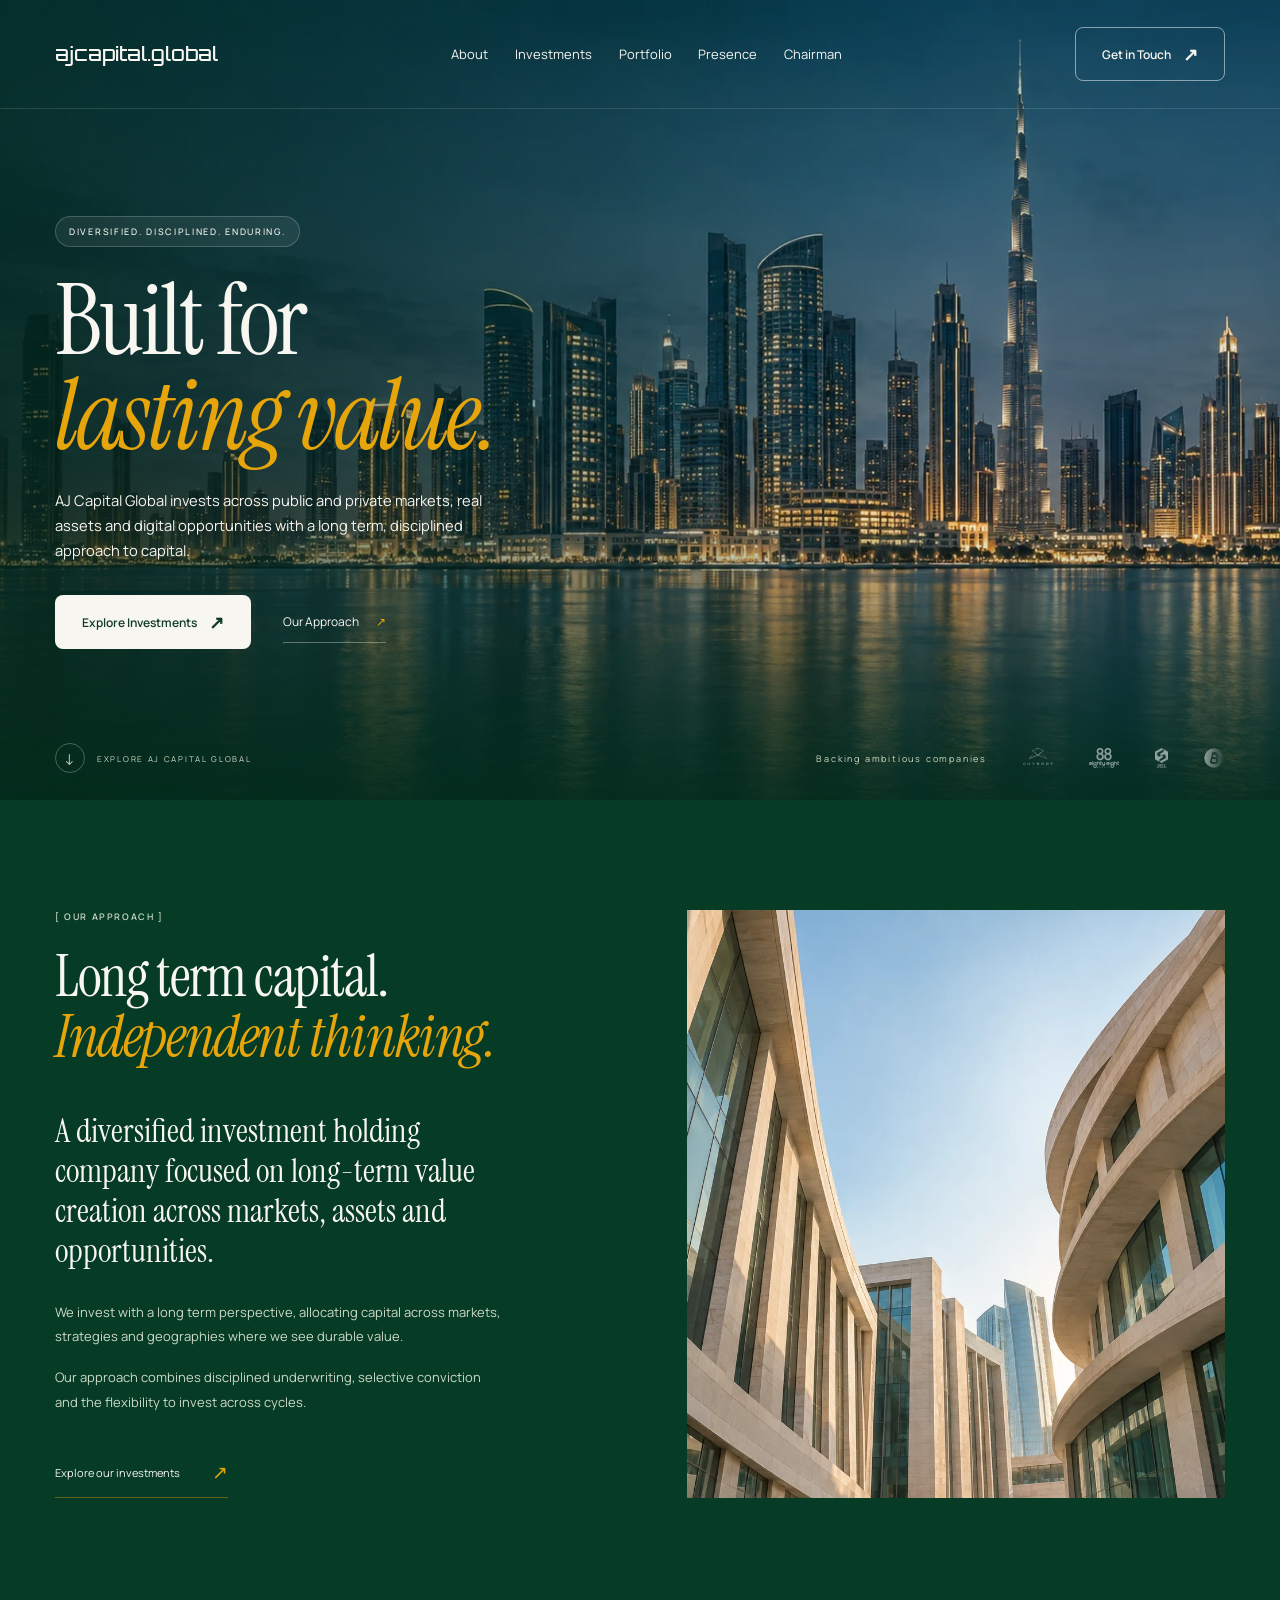
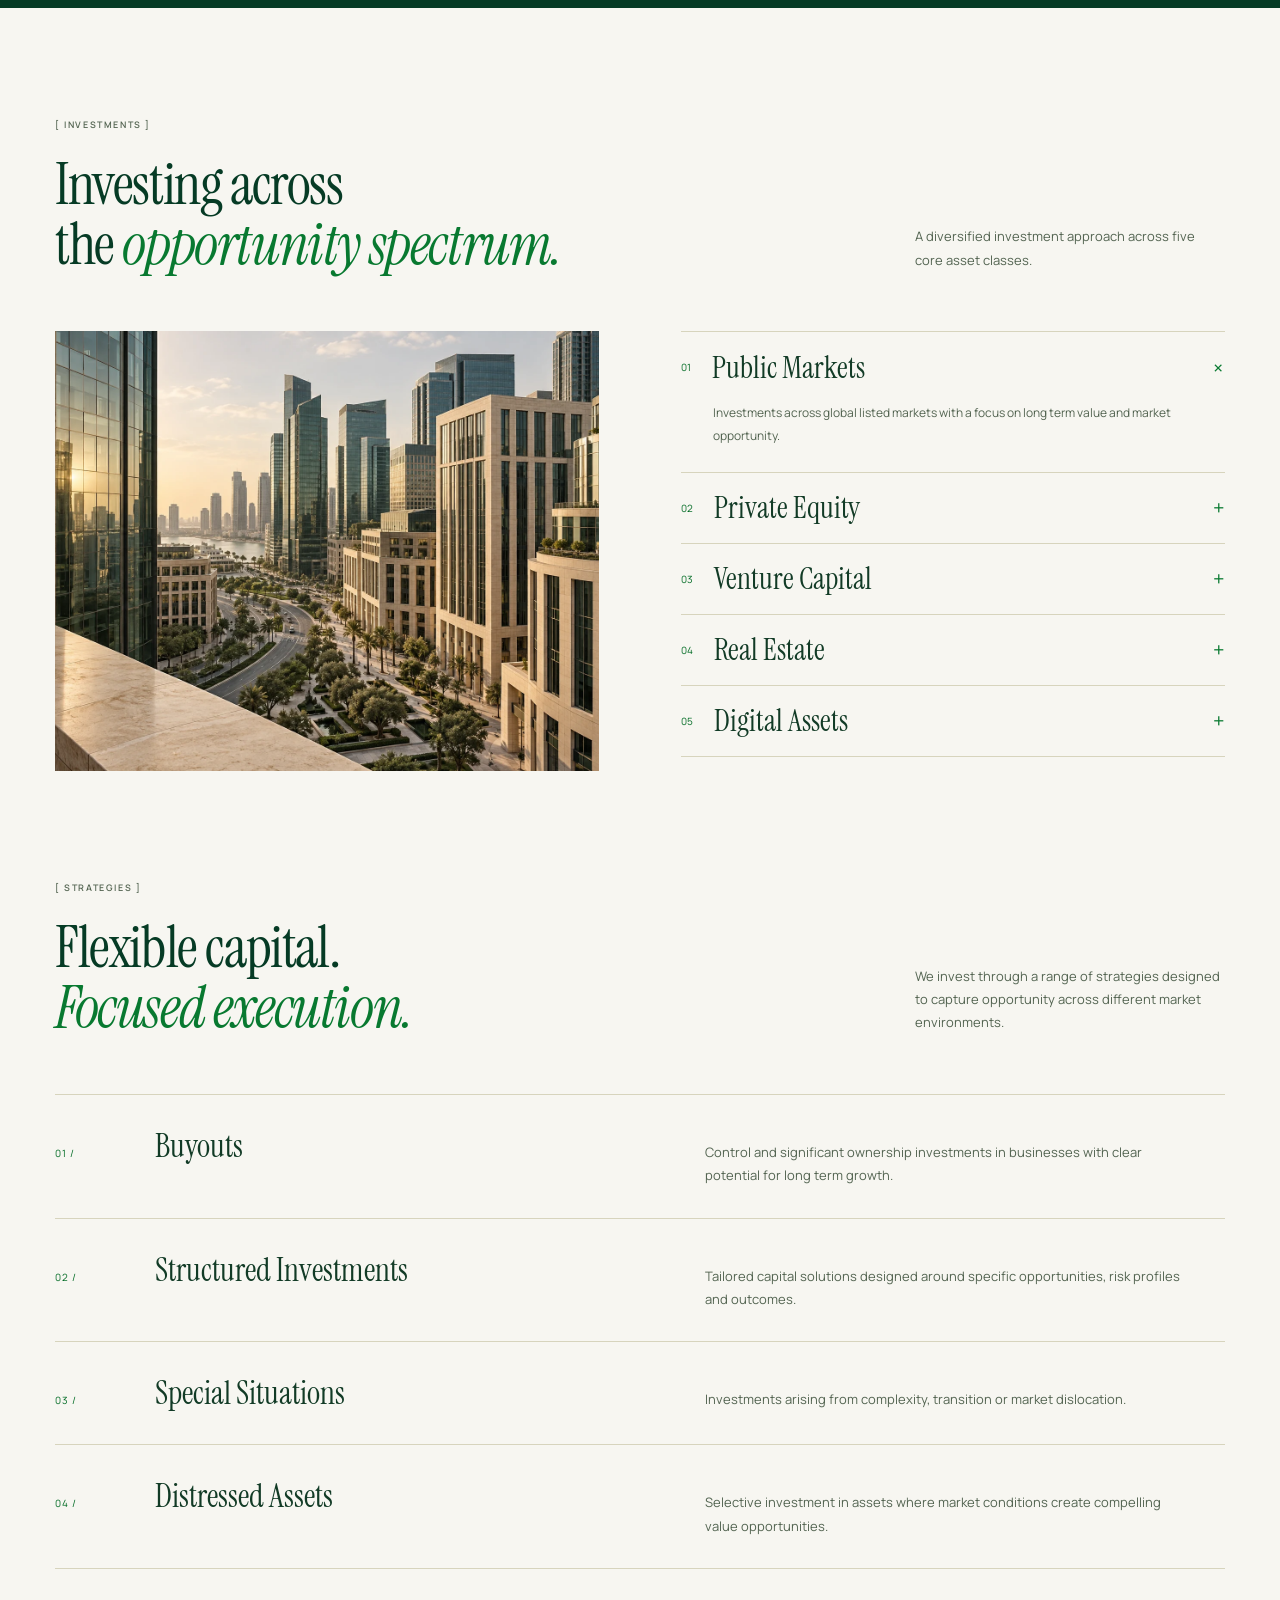
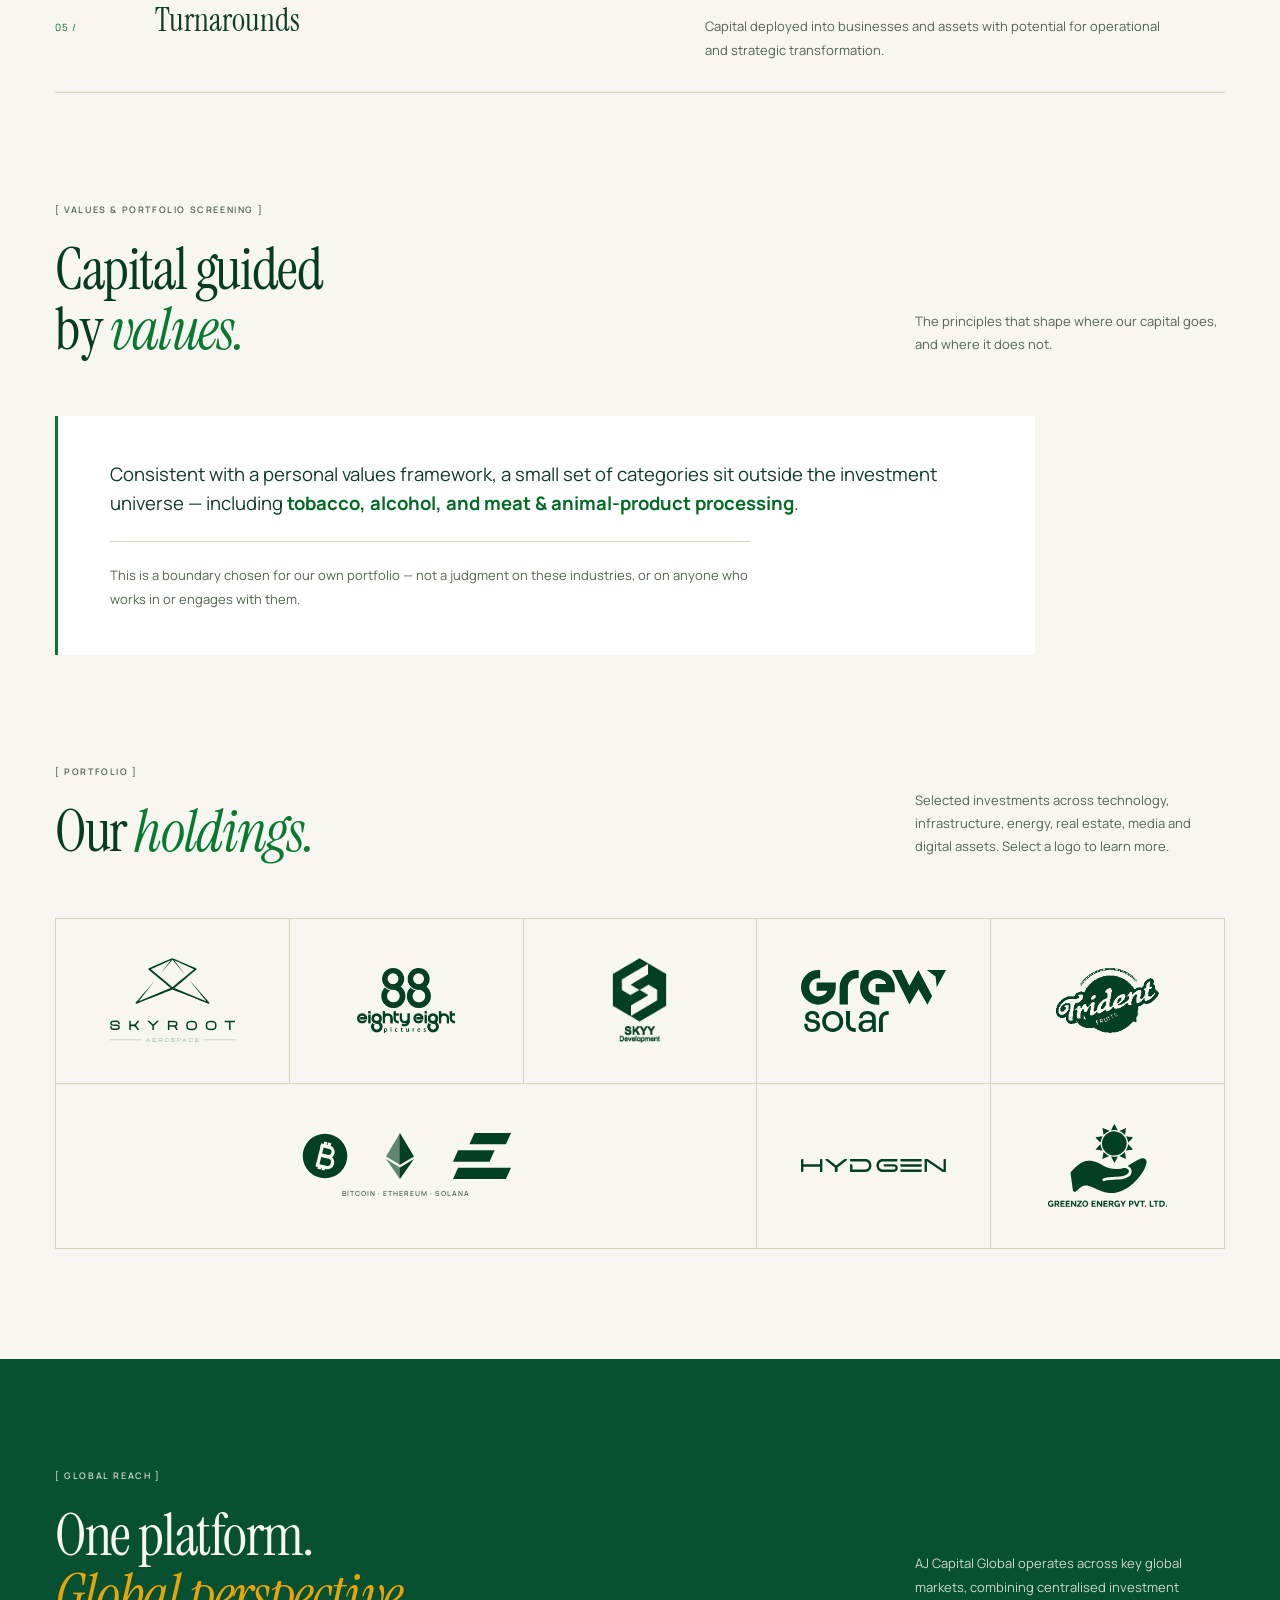
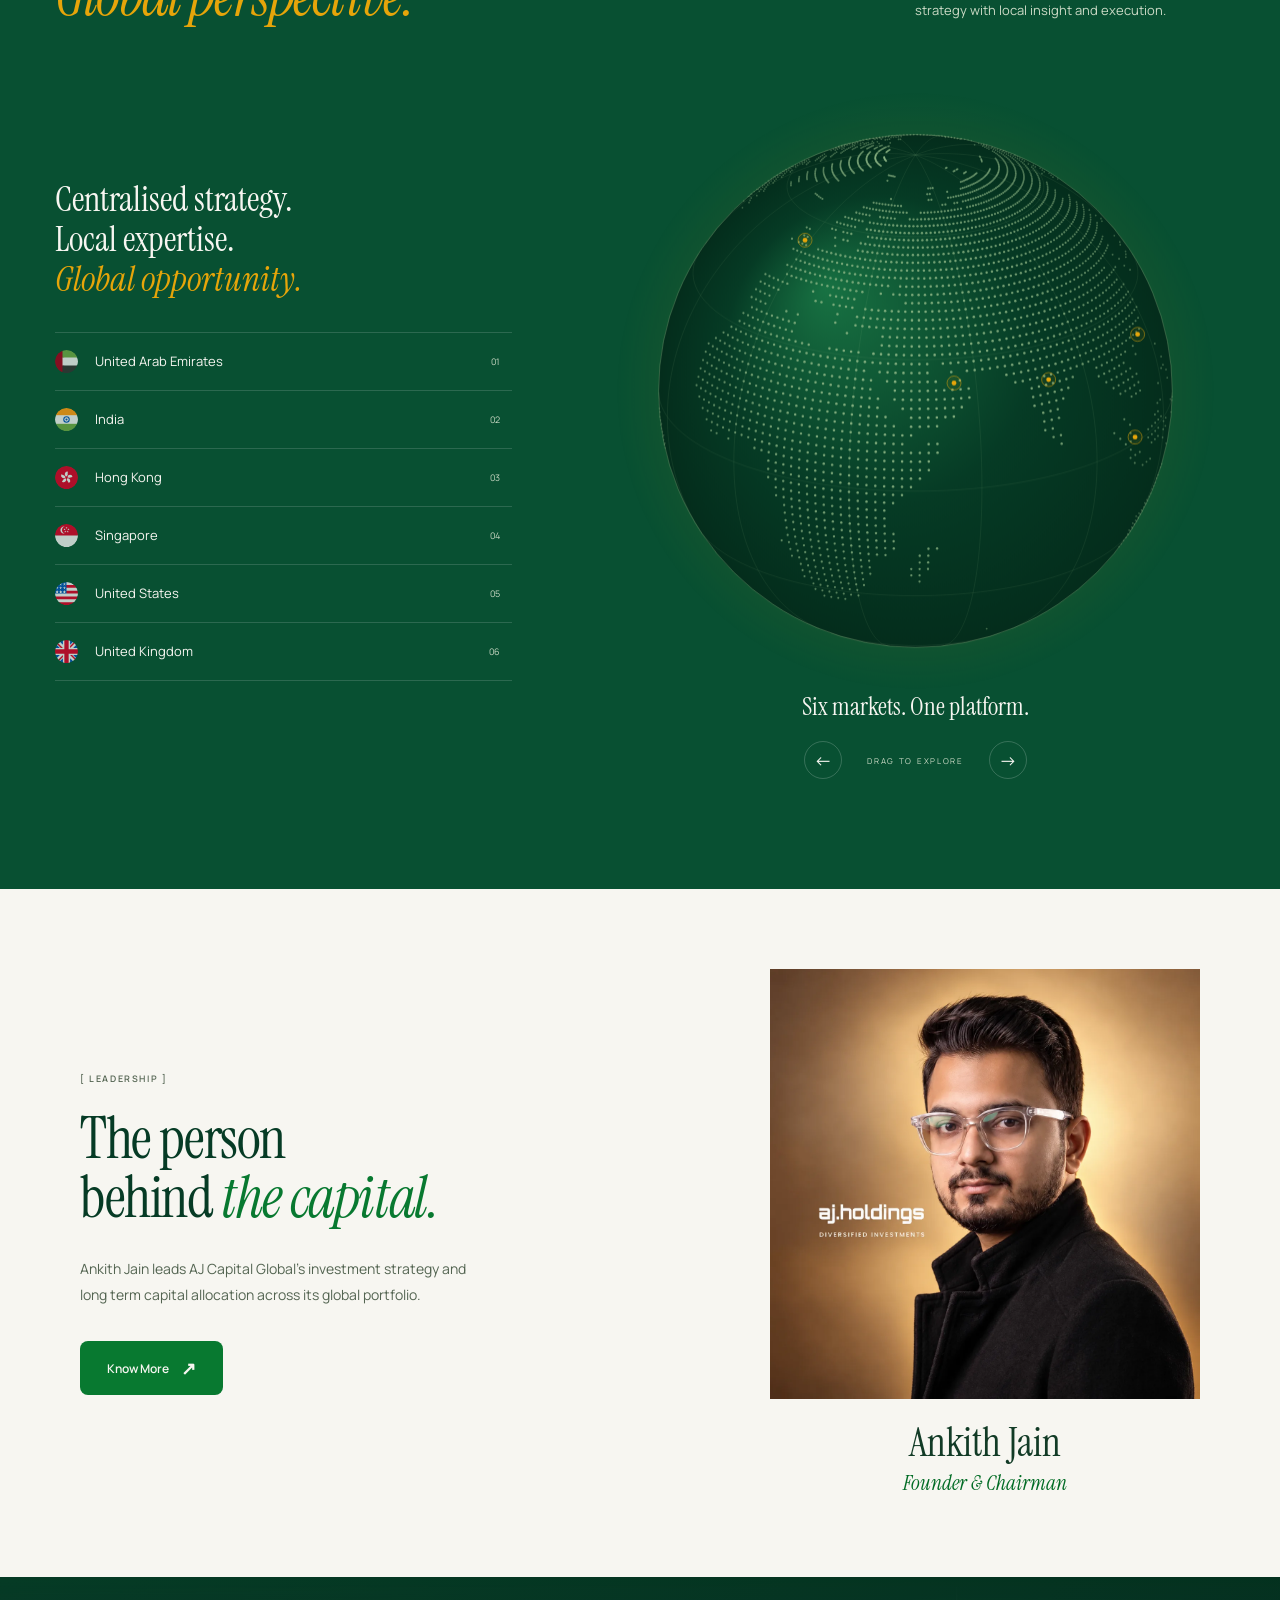
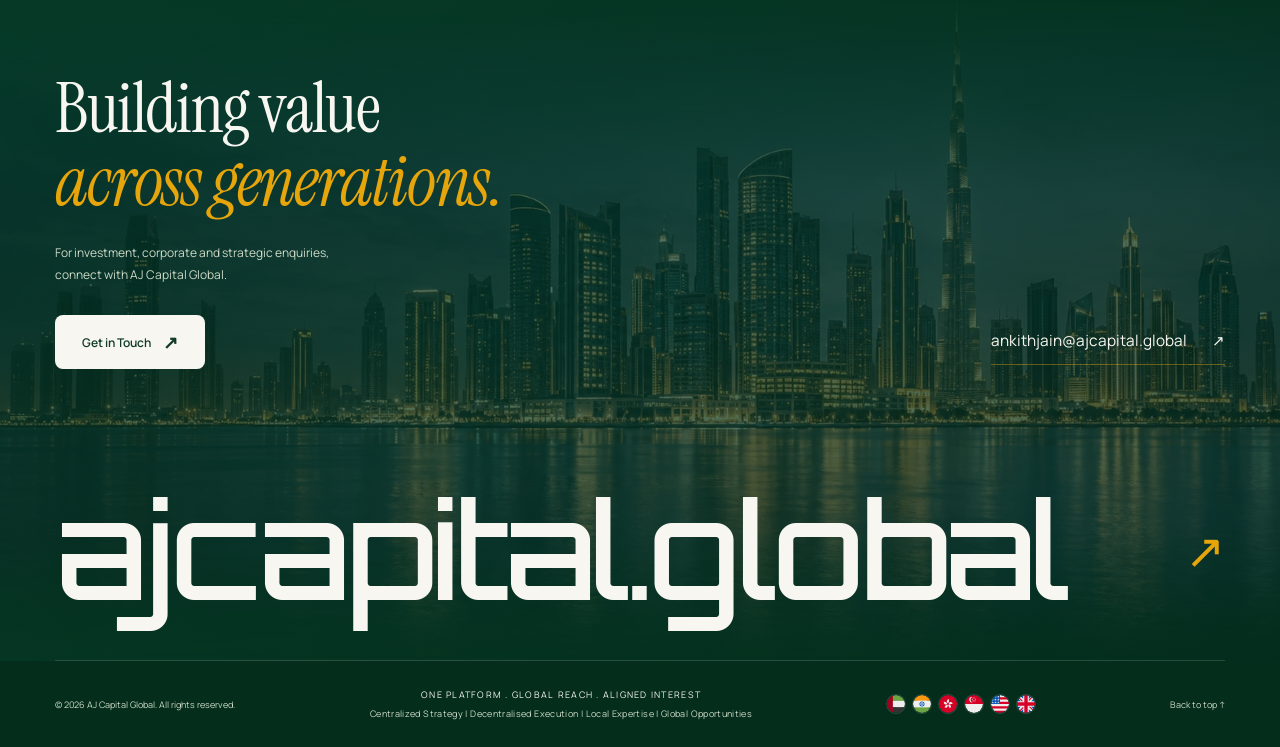
==== commit aab389e9: "ajcapital preview: use the plain text wordmark instead of the logo image Remove the logo PNG; header" ====
--- a/ajcapital/index.html
+++ b/ajcapital/index.html
@@ -50,7 +50,7 @@
     <a class="skip" href="#about">Skip to content</a>
     <header class="masthead" id="masthead">
       <a class="wordmark" href="#home" aria-label="AJ Capital Global home"
-        ><img class="logo-img" src="assets/ajcapital-logo.png" alt="ajcapital.global" width="1531" height="191" /></a
+        >ajcapital.global</a
       >
       <nav class="desktop-nav" aria-label="Primary navigation">
         <a href="#about">About</a><a href="#investments">Investments</a
@@ -741,7 +741,7 @@
           href="#home"
           class="footer-wordmark"
           aria-label="AJ Capital Global back to top"
-          ><img class="logo-img" src="assets/ajcapital-logo.png" alt="ajcapital.global" width="1531" height="191" /></a
+          >ajcapital.global<span aria-hidden="true">↗</span></a
         >
       </section>
     </main>
--- a/ajcapital/style.css
+++ b/ajcapital/style.css
@@ -2294,24 +2294,13 @@
   }
 }
 
-/* ajcapital.global preview: the supplied logo image replaces the text wordmark. */
-.logo-img {
-  display: block;
-  width: auto;
-  height: auto;
-}
-.wordmark .logo-img {
-  height: 26px;
-}
+/* ajcapital.global preview: the longer name needs a little less room in the footer. */
 .footer-wordmark {
-  display: block;
-}
-.footer-wordmark .logo-img {
-  width: 100%;
-  max-width: 1500px;
+  white-space: nowrap;
+  font-size: clamp(32px, 10.5vw, 170px);
 }
 @media (max-width: 760px) {
-  .wordmark .logo-img {
-    height: 22px;
-  }
-}
+  .footer-wordmark {
+    font-size: 9.6vw;
+  }
+}
